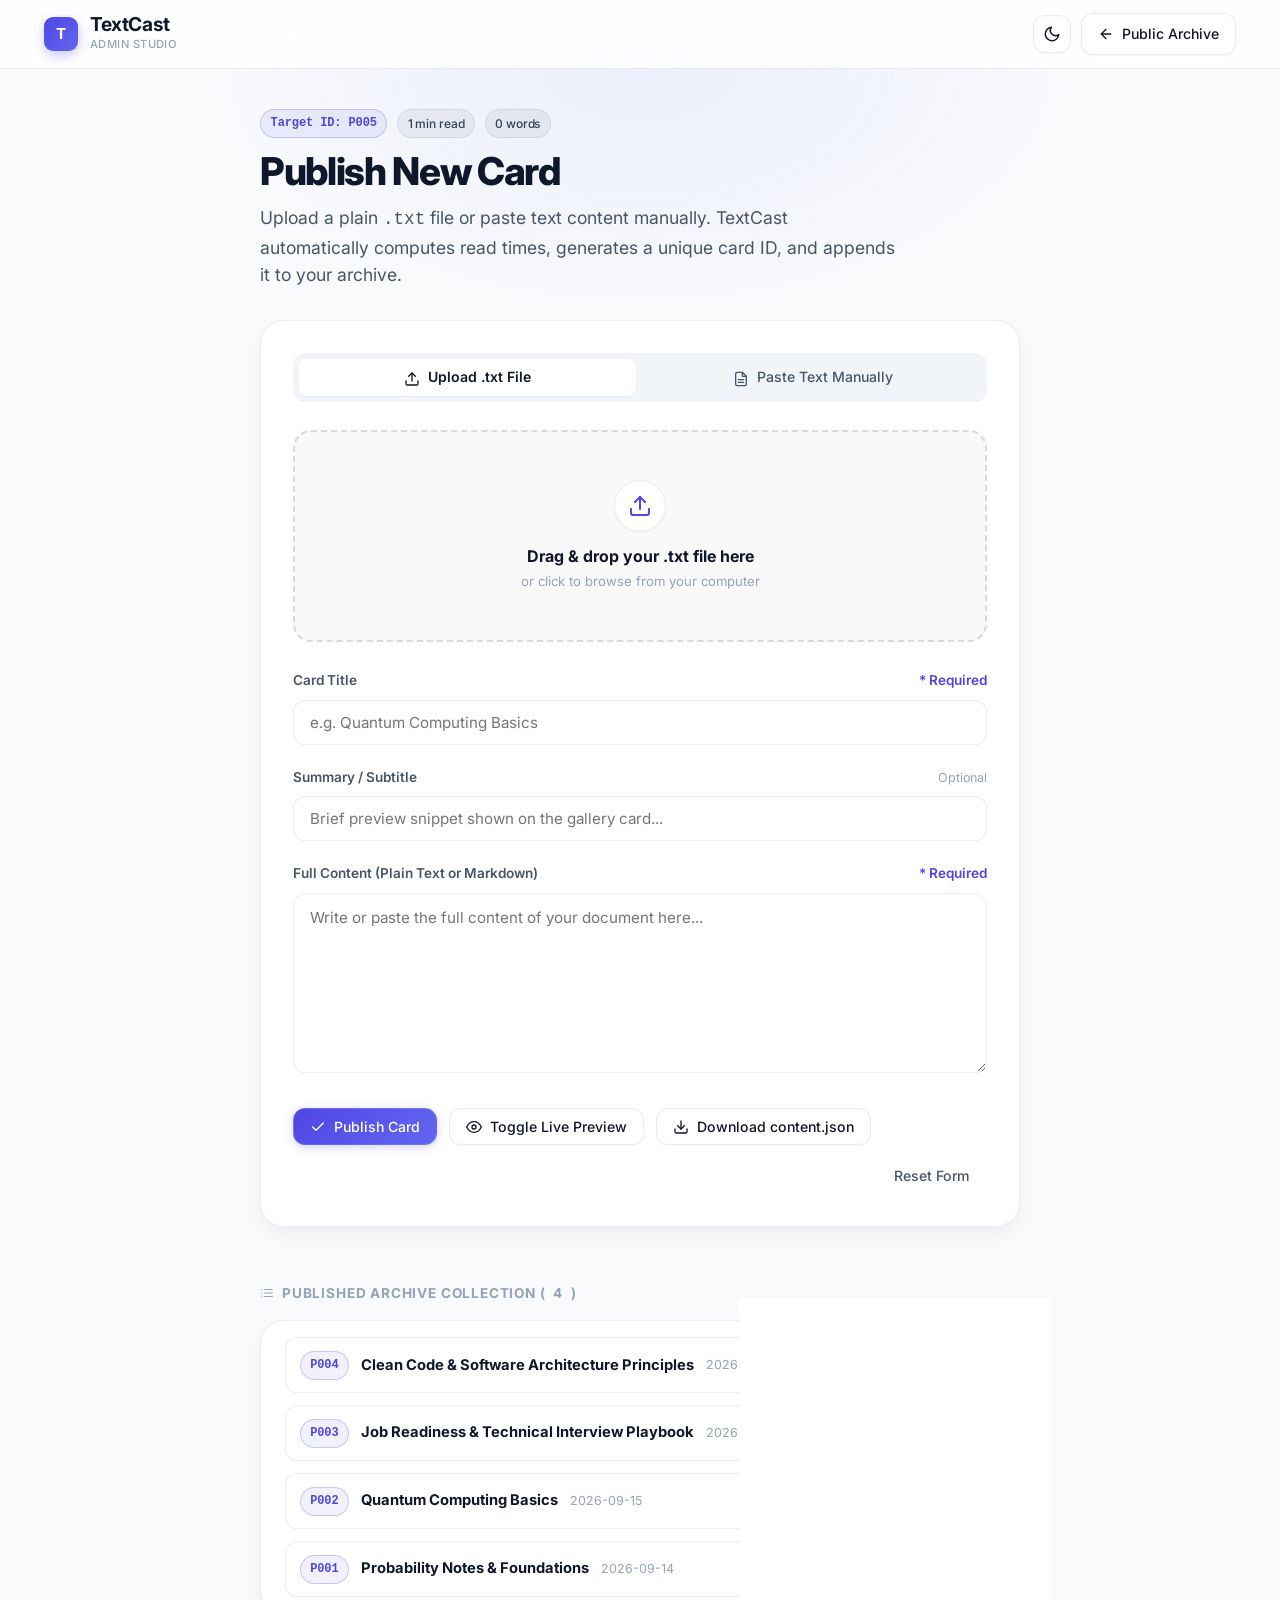
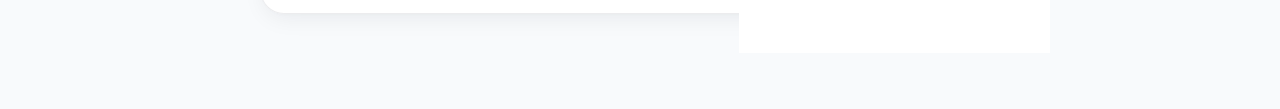
==== admin.html @ b3c0c71c "first commit" ====
<!DOCTYPE html>
<html lang="en" data-theme="light">
<head>
  <meta charset="UTF-8">
  <meta name="viewport" content="width=device-width, initial-scale=1.0">
  <meta name="description" content="TextCast Admin Studio — Publish and archive text documents.">
  <meta name="theme-color" content="#0f172a">

  <title>Admin Studio — TextCast</title>

  <!-- Favicon -->
  <link rel="icon" type="image/svg+xml" href="data:image/svg+xml,%3Csvg xmlns='http://www.w3.org/2000/svg' viewBox='0 0 32 32'%3E%3Crect width='32' height='32' rx='8' fill='%234f46e5'/%3E%3Ctext x='16' y='22' font-family='sans-serif' font-size='18' font-weight='800' text-anchor='middle' fill='white'%3ET%3C/text%3E%3C/svg%3E">

  <!-- Inter Fonts -->
  <link rel="preconnect" href="https://fonts.googleapis.com">
  <link rel="preconnect" href="https://fonts.gstatic.com" crossorigin>
  <link href="https://fonts.googleapis.com/css2?family=Inter:wght@400;500;600;700;800&display=swap" rel="stylesheet">

  <!-- Stylesheet -->
  <link rel="stylesheet" href="assets/css/styles.css">
</head>
<body>
  <!-- Header -->
  <header class="site-header" role="banner">
    <div class="container">
      <div class="header-inner">
        <a href="index.html" class="logo" aria-label="TextCast Home">
          <div class="logo-badge" aria-hidden="true">T</div>
          <div class="logo-text">
            <span class="logo-title">TextCast</span>
            <span class="logo-sub">Admin Studio</span>
          </div>
        </a>

        <div class="header-actions">
          <button class="btn btn-secondary btn-icon" id="themeToggle" aria-label="Toggle dark mode" title="Toggle theme">
            <svg id="themeIcon" xmlns="http://www.w3.org/2000/svg" width="18" height="18" viewBox="0 0 24 24" fill="none" stroke="currentColor" stroke-width="2" stroke-linecap="round" stroke-linejoin="round">
              <path d="M21 12.79A9 9 0 1 1 11.21 3 7 7 0 0 0 21 12.79z"></path>
            </svg>
          </button>

          <a href="index.html" class="btn btn-secondary" aria-label="Return to Public Archive">
            <svg xmlns="http://www.w3.org/2000/svg" width="16" height="16" viewBox="0 0 24 24" fill="none" stroke="currentColor" stroke-width="2" stroke-linecap="round" stroke-linejoin="round">
              <line x1="19" y1="12" x2="5" y2="12"></line>
              <polyline points="12 19 5 12 12 5"></polyline>
            </svg>
            <span>Public Archive</span>
          </a>
        </div>
      </div>
    </div>
  </header>

  <!-- Admin Main Content -->
  <main class="container-narrow admin-wrapper" role="main">
    <header class="hero-header" style="margin-bottom: 2rem;">
      <div class="hero-badge-row">
        <span class="badge badge-id" id="assignedIdBadge">Next ID: P005</span>
        <span class="badge" id="liveReadTimeBadge">1 min read</span>
        <span class="badge" id="liveWordCountBadge">0 words</span>
      </div>
      <h1 class="hero-title" style="font-size: 2.4rem;">Publish New Card</h1>
      <p class="hero-subtitle">
        Upload a plain <code>.txt</code> file or paste text content manually. TextCast automatically computes read times, generates a unique card ID, and appends it to your archive.
      </p>
    </header>

    <!-- Content Creation Studio Card -->
    <div class="admin-card">
      <!-- Tabs: File Upload vs Manual Paste -->
      <div class="admin-tabs" role="tablist">
        <button class="admin-tab-btn active" id="tabUploadBtn" type="button" role="tab" aria-selected="true">
          <svg xmlns="http://www.w3.org/2000/svg" width="16" height="16" viewBox="0 0 24 24" fill="none" stroke="currentColor" stroke-width="2" stroke-linecap="round" stroke-linejoin="round" style="vertical-align: middle; margin-right: 4px;"><path d="M21 15v4a2 2 0 0 1-2 2H5a2 2 0 0 1-2-2v-4"></path><polyline points="17 8 12 3 7 8"></polyline><line x1="12" y1="3" x2="12" y2="15"></line></svg>
          Upload .txt File
        </button>
        <button class="admin-tab-btn" id="tabPasteBtn" type="button" role="tab" aria-selected="false">
          <svg xmlns="http://www.w3.org/2000/svg" width="16" height="16" viewBox="0 0 24 24" fill="none" stroke="currentColor" stroke-width="2" stroke-linecap="round" stroke-linejoin="round" style="vertical-align: middle; margin-right: 4px;"><path d="M14 2H6a2 2 0 0 0-2 2v16a2 2 0 0 0 2 2h12a2 2 0 0 0 2-2V8z"></path><polyline points="14 2 14 8 20 8"></polyline><line x1="16" y1="13" x2="8" y2="13"></line><line x1="16" y1="17" x2="8" y2="17"></line></svg>
          Paste Text Manually
        </button>
      </div>

      <!-- Upload View -->
      <div id="uploadView">
        <div class="upload-dropzone" id="dropzone">
          <div class="upload-icon-circle">
            <svg xmlns="http://www.w3.org/2000/svg" width="24" height="24" viewBox="0 0 24 24" fill="none" stroke="currentColor" stroke-width="2" stroke-linecap="round" stroke-linejoin="round">
              <path d="M21 15v4a2 2 0 0 1-2 2H5a2 2 0 0 1-2-2v-4"></path>
              <polyline points="17 8 12 3 7 8"></polyline>
              <line x1="12" y1="3" x2="12" y2="15"></line>
            </svg>
          </div>
          <div>
            <strong style="color: var(--text-primary); font-size: 1rem;">Drag & drop your .txt file here</strong>
            <p style="color: var(--text-muted); font-size: 0.82rem; margin-top: 2px;">or click to browse from your computer</p>
          </div>
          <input type="file" id="fileInput" accept=".txt,text/plain" style="display: none;">
        </div>

        <div class="upload-file-status" id="uploadFileStatus">
          <div style="display: flex; align-items: center; gap: 0.5rem;">
            <svg xmlns="http://www.w3.org/2000/svg" width="16" height="16" viewBox="0 0 24 24" fill="none" stroke="currentColor" stroke-width="2" stroke-linecap="round" stroke-linejoin="round"><path d="M14 2H6a2 2 0 0 0-2 2v16a2 2 0 0 0 2 2h12a2 2 0 0 0 2-2V8z"></path><polyline points="14 2 14 8 20 8"></polyline></svg>
            <span id="uploadedFileName">filename.txt</span>
          </div>
          <button type="button" class="btn btn-ghost" id="removeFileBtn" style="padding: 0.2rem 0.5rem; font-size: 0.75rem;">Clear File</button>
        </div>
      </div>

      <!-- Form Inputs -->
      <div style="margin-top: 1.75rem;">
        <div class="form-group">
          <label class="form-label" for="titleInput">
            Card Title
            <span style="color: var(--accent);">* Required</span>
          </label>
          <input
            type="text"
            class="form-input"
            id="titleInput"
            placeholder="e.g. Quantum Computing Basics"
            maxlength="120"
            autocomplete="off"
            required
          >
        </div>

        <div class="form-group">
          <label class="form-label" for="descriptionInput">
            Summary / Subtitle
            <span class="optional">Optional</span>
          </label>
          <input
            type="text"
            class="form-input"
            id="descriptionInput"
            placeholder="Brief preview snippet shown on the gallery card..."
            maxlength="240"
            autocomplete="off"
          >
        </div>

        <div class="form-group">
          <label class="form-label" for="contentInput">
            Full Content (Plain Text or Markdown)
            <span style="color: var(--accent);">* Required</span>
          </label>
          <textarea
            class="form-textarea"
            id="contentInput"
            placeholder="Write or paste the full content of your document here..."
            spellcheck="true"
            required
          ></textarea>
        </div>
      </div>

      <!-- Action Buttons -->
      <div style="display: flex; gap: 0.75rem; flex-wrap: wrap; margin-top: 1.75rem; align-items: center;">
        <button class="btn btn-primary" id="publishBtn" type="button">
          <svg xmlns="http://www.w3.org/2000/svg" width="16" height="16" viewBox="0 0 24 24" fill="none" stroke="currentColor" stroke-width="2" stroke-linecap="round" stroke-linejoin="round">
            <polyline points="20 6 9 17 4 12"></polyline>
          </svg>
          Publish Card
        </button>

        <button class="btn btn-secondary" id="previewToggleBtn" type="button">
          <svg xmlns="http://www.w3.org/2000/svg" width="16" height="16" viewBox="0 0 24 24" fill="none" stroke="currentColor" stroke-width="2" stroke-linecap="round" stroke-linejoin="round">
            <path d="M1 12s4-8 11-8 11 8 11 8-4 8-11 8-11-8-11-8z"></path>
            <circle cx="12" cy="12" r="3"></circle>
          </svg>
          Toggle Live Preview
        </button>

        <button class="btn btn-secondary" id="downloadJsonBtn" type="button" title="Download updated content.json to commit to your GitHub repository">
          <svg xmlns="http://www.w3.org/2000/svg" width="16" height="16" viewBox="0 0 24 24" fill="none" stroke="currentColor" stroke-width="2" stroke-linecap="round" stroke-linejoin="round">
            <path d="M21 15v4a2 2 0 0 1-2 2H5a2 2 0 0 1-2-2v-4"></path>
            <polyline points="7 10 12 15 17 10"></polyline>
            <line x1="12" y1="15" x2="12" y2="3"></line>
          </svg>
          Download content.json
        </button>

        <button class="btn btn-ghost" id="clearFormBtn" type="button" style="margin-left: auto;">
          Reset Form
        </button>
      </div>

      <!-- Live Card Preview -->
      <div class="admin-preview-box" id="adminPreviewBox">
        <div class="section-label" style="margin-bottom: 0.75rem;">
          <span class="section-label-text">
            <svg xmlns="http://www.w3.org/2000/svg" width="14" height="14" viewBox="0 0 24 24" fill="none" stroke="currentColor" stroke-width="2" stroke-linecap="round" stroke-linejoin="round"><circle cx="12" cy="12" r="10"></circle><line x1="12" y1="8" x2="12" y2="12"></line><line x1="12" y1="16" x2="12.01" y2="16"></line></svg>
            Gallery Card Preview
          </span>
        </div>
        <div id="previewCardContainer">
          <!-- Populated dynamically via JS -->
        </div>
      </div>
    </div>

    <!-- Existing Cards Manager List -->
    <section style="margin-top: 3.5rem;">
      <div class="section-label">
        <span class="section-label-text">
          <svg xmlns="http://www.w3.org/2000/svg" width="14" height="14" viewBox="0 0 24 24" fill="none" stroke="currentColor" stroke-width="2" stroke-linecap="round" stroke-linejoin="round"><line x1="8" y1="6" x2="21" y2="6"></line><line x1="8" y1="12" x2="21" y2="12"></line><line x1="8" y1="18" x2="21" y2="18"></line><line x1="3" y1="6" x2="3.01" y2="6"></line><line x1="3" y1="12" x2="3.01" y2="12"></line><line x1="3" y1="18" x2="3.01" y2="18"></line></svg>
          Published Archive Collection (<span id="archiveTotalCount">0</span>)
        </span>
      </div>

      <div class="admin-card" style="padding: 1rem 1.5rem;">
        <div id="cardsListContainer" style="display: flex; flex-direction: column; gap: 0.75rem;">
          <!-- Dynamically populated -->
        </div>
      </div>
    </section>
  </main>

  <!-- Toast Container -->
  <div class="toast-container" id="toastContainer" aria-live="polite"></div>

  <!-- Admin JS -->
  <script src="assets/js/admin.js"></script>
</body>
</html>
---- assets/css/styles.css ----
/* ==========================================================================
   TextCast Design System — Apple, Linear, Notion & Arc Inspired
   Crafted with refined glassmorphism, responsive typography, and tactile feedback
   ========================================================================== */

:root {
  /* Fonts */
  --font-sans: -apple-system, BlinkMacSystemFont, "SF Pro Display", "SF Pro Text", "Inter", "Segoe UI", Roboto, sans-serif;
  --font-serif: "Newsreader", "Merriweather", "Charter", "Georgia", serif;
  --font-mono: "SF Mono", "Fira Code", "JetBrains Mono", Consolas, monospace;

  /* Accent & Brand Colors (Linear / Apple muted luxury indigo) */
  --accent: #4f46e5;
  --accent-light: #6366f1;
  --accent-dark: #4338ca;
  --accent-subtle: rgba(79, 70, 229, 0.08);
  --accent-border: rgba(79, 70, 229, 0.25);
  --accent-gradient: linear-gradient(135deg, #4f46e5 0%, #6366f1 100%);
  --accent-gradient-hover: linear-gradient(135deg, #4338ca 0%, #4f46e5 100%);

  /* Light Theme (Default) */
  --bg-app: #f8fafc;
  --bg-surface: #ffffff;
  --bg-glass: rgba(255, 255, 255, 0.78);
  --bg-glass-heavy: rgba(255, 255, 255, 0.92);
  --bg-card: rgba(255, 255, 255, 0.82);
  --bg-card-hover: rgba(255, 255, 255, 0.98);
  --bg-input: rgba(0, 0, 0, 0.025);
  --bg-subtle: #f1f5f9;
  
  --border-subtle: rgba(15, 23, 42, 0.08);
  --border-medium: rgba(15, 23, 42, 0.14);
  --border-hover: rgba(79, 70, 229, 0.35);

  --text-primary: #0f172a;
  --text-secondary: #475569;
  --text-muted: #94a3b8;
  --text-inverse: #ffffff;

  --badge-bg: rgba(15, 23, 42, 0.05);
  --badge-text: #334155;
  --badge-border: rgba(15, 23, 42, 0.08);

  --shadow-xs: 0 1px 2px rgba(0, 0, 0, 0.04);
  --shadow-sm: 0 2px 8px -2px rgba(15, 23, 42, 0.06), 0 1px 3px rgba(0, 0, 0, 0.04);
  --shadow-md: 0 8px 24px -6px rgba(15, 23, 42, 0.08), 0 2px 6px -2px rgba(0, 0, 0, 0.03);
  --shadow-lg: 0 16px 40px -10px rgba(15, 23, 42, 0.12), 0 4px 12px -2px rgba(0, 0, 0, 0.04);
  --shadow-card-hover: 0 20px 36px -10px rgba(79, 70, 229, 0.12), 0 1px 3px rgba(0, 0, 0, 0.05);

  --glass-blur: blur(16px);
  --glass-blur-sm: blur(8px);
  --radius-sm: 8px;
  --radius-md: 12px;
  --radius-lg: 18px;
  --radius-xl: 24px;
  --radius-full: 9999px;

  --transition-snappy: 0.18s cubic-bezier(0.16, 1, 0.3, 1);
  --transition-smooth: 0.28s cubic-bezier(0.16, 1, 0.3, 1);
  --transition-slow: 0.45s cubic-bezier(0.16, 1, 0.3, 1);

  --progress-bar-color: #4f46e5;
  --code-bg: #1e293b;
  --code-text: #f8fafc;
}

/* Dark Theme */
[data-theme="dark"] {
  --bg-app: #08090d;
  --bg-surface: #10121a;
  --bg-glass: rgba(16, 18, 26, 0.75);
  --bg-glass-heavy: rgba(16, 18, 26, 0.92);
  --bg-card: rgba(20, 23, 34, 0.72);
  --bg-card-hover: rgba(26, 30, 46, 0.88);
  --bg-input: rgba(255, 255, 255, 0.04);
  --bg-subtle: #161824;

  --border-subtle: rgba(255, 255, 255, 0.08);
  --border-medium: rgba(255, 255, 255, 0.15);
  --border-hover: rgba(99, 102, 241, 0.45);

  --text-primary: #f8fafc;
  --text-secondary: #94a3b8;
  --text-muted: #64748b;
  --text-inverse: #0f172a;

  --badge-bg: rgba(255, 255, 255, 0.06);
  --badge-text: #cbd5e1;
  --badge-border: rgba(255, 255, 255, 0.1);

  --shadow-xs: 0 1px 2px rgba(0, 0, 0, 0.3);
  --shadow-sm: 0 2px 8px -2px rgba(0, 0, 0, 0.4), 0 1px 3px rgba(0, 0, 0, 0.3);
  --shadow-md: 0 8px 24px -6px rgba(0, 0, 0, 0.5), 0 2px 6px rgba(0, 0, 0, 0.3);
  --shadow-lg: 0 16px 40px -10px rgba(0, 0, 0, 0.65), 0 4px 12px rgba(0, 0, 0, 0.4);
  --shadow-card-hover: 0 20px 40px -10px rgba(99, 102, 241, 0.2), 0 0 0 1px rgba(99, 102, 241, 0.35);

  --progress-bar-color: #6366f1;
  --code-bg: #0b0d13;
  --code-text: #e2e8f0;
}

/* ==========================================================================
   Base & Reset
   ========================================================================== */

*, *::before, *::after {
  box-sizing: border-box;
  margin: 0;
  padding: 0;
}

html {
  font-size: 16px;
  scroll-behavior: smooth;
  -webkit-font-smoothing: antialiased;
  -moz-osx-font-smoothing: grayscale;
  text-rendering: optimizeLegibility;
}

body {
  font-family: var(--font-sans);
  background-color: var(--bg-app);
  color: var(--text-primary);
  min-height: 100vh;
  line-height: 1.6;
  position: relative;
  overflow-x: hidden;
  transition: background-color var(--transition-smooth), color var(--transition-smooth);
}

/* Ambient subtle background glow */
body::before {
  content: "";
  position: fixed;
  top: -15vw;
  left: 50%;
  transform: translateX(-50%);
  width: 70vw;
  height: 40vw;
  background: radial-gradient(ellipse at center, rgba(99, 102, 241, 0.08) 0%, rgba(99, 102, 241, 0) 70%);
  pointer-events: none;
  z-index: 0;
}

[data-theme="dark"] body::before {
  background: radial-gradient(ellipse at center, rgba(99, 102, 241, 0.14) 0%, rgba(99, 102, 241, 0) 70%);
}

/* Top Reading Progress Bar */
.progress-container {
  position: fixed;
  top: 0;
  left: 0;
  width: 100%;
  height: 3px;
  z-index: 1000;
  background: transparent;
  pointer-events: none;
}

.progress-bar {
  height: 100%;
  width: 0%;
  background: var(--accent-gradient);
  transition: width 0.08s ease-out;
  box-shadow: 0 0 10px rgba(99, 102, 241, 0.5);
}

/* Layout Containers */
.container {
  width: 100%;
  max-width: 1240px;
  margin: 0 auto;
  padding: 0 1.5rem;
  position: relative;
  z-index: 1;
}

.container-narrow {
  width: 100%;
  max-width: 760px;
  margin: 0 auto;
  padding: 0 1.5rem;
  position: relative;
  z-index: 1;
}

/* ==========================================================================
   Header & Navigation
   ========================================================================== */

.site-header {
  position: sticky;
  top: 0;
  z-index: 200;
  background: var(--bg-glass);
  backdrop-filter: var(--glass-blur);
  -webkit-backdrop-filter: var(--glass-blur);
  border-bottom: 1px solid var(--border-subtle);
  transition: all var(--transition-snappy);
}

.header-inner {
  display: flex;
  align-items: center;
  justify-content: space-between;
  height: 68px;
  gap: 1rem;
}

.logo {
  display: inline-flex;
  align-items: center;
  gap: 0.75rem;
  text-decoration: none;
  color: var(--text-primary);
  font-weight: 700;
  font-size: 1.2rem;
  letter-spacing: -0.02em;
  transition: transform var(--transition-snappy);
}

.logo:hover {
  transform: translateY(-1px);
}

.logo-badge {
  width: 34px;
  height: 34px;
  border-radius: 9px;
  background: var(--accent-gradient);
  color: white;
  display: flex;
  align-items: center;
  justify-content: center;
  font-size: 0.95rem;
  font-weight: 700;
  box-shadow: 0 4px 12px rgba(79, 70, 229, 0.3);
}

.logo-text {
  display: flex;
  flex-direction: column;
}

.logo-title {
  line-height: 1.1;
  display: flex;
  align-items: center;
  gap: 0.4rem;
}

.logo-sub {
  font-size: 0.7rem;
  font-weight: 500;
  color: var(--text-muted);
  letter-spacing: 0.04em;
  text-transform: uppercase;
}

.header-actions {
  display: flex;
  align-items: center;
  gap: 0.6rem;
}

/* ==========================================================================
   Buttons & Badges
   ========================================================================== */

.btn {
  display: inline-flex;
  align-items: center;
  justify-content: center;
  gap: 0.5rem;
  font-family: var(--font-sans);
  font-size: 0.88rem;
  font-weight: 500;
  padding: 0.55rem 1rem;
  border-radius: var(--radius-md);
  border: 1px solid transparent;
  cursor: pointer;
  text-decoration: none;
  transition: all var(--transition-snappy);
  white-space: nowrap;
  user-select: none;
}

.btn:active {
  transform: scale(0.98);
}

.btn:focus-visible {
  outline: 2px solid var(--accent);
  outline-offset: 2px;
}

.btn-primary {
  background: var(--accent-gradient);
  color: #ffffff;
  border-color: rgba(255, 255, 255, 0.15);
  box-shadow: 0 2px 10px rgba(79, 70, 229, 0.25);
}

.btn-primary:hover {
  background: var(--accent-gradient-hover);
  box-shadow: 0 4px 16px rgba(79, 70, 229, 0.35);
  transform: translateY(-1px);
}

.btn-secondary {
  background: var(--bg-surface);
  color: var(--text-primary);
  border-color: var(--border-subtle);
  box-shadow: var(--shadow-xs);
}

.btn-secondary:hover {
  background: var(--bg-card-hover);
  border-color: var(--border-medium);
  transform: translateY(-1px);
  color: var(--text-primary);
}

.btn-ghost {
  background: transparent;
  color: var(--text-secondary);
  border-color: transparent;
}

.btn-ghost:hover {
  background: var(--bg-subtle);
  color: var(--text-primary);
}

.btn-icon {
  width: 38px;
  height: 38px;
  padding: 0;
  border-radius: var(--radius-md);
}

.badge {
  display: inline-flex;
  align-items: center;
  gap: 0.35rem;
  padding: 0.25rem 0.6rem;
  border-radius: var(--radius-full);
  font-size: 0.75rem;
  font-weight: 500;
  background: var(--badge-bg);
  color: var(--badge-text);
  border: 1px solid var(--badge-border);
  letter-spacing: -0.01em;
}

.badge-id {
  font-family: var(--font-mono);
  font-weight: 600;
  color: var(--accent);
  background: var(--accent-subtle);
  border-color: var(--accent-border);
}

/* ==========================================================================
   Hero & Archive Overview
   ========================================================================== */

.hero-section {
  padding: 3.5rem 0 2rem;
  text-align: left;
}

.hero-header {
  display: flex;
  flex-direction: column;
  gap: 0.75rem;
  margin-bottom: 2rem;
}

.hero-badge-row {
  display: flex;
  align-items: center;
  gap: 0.6rem;
  flex-wrap: wrap;
}

.pulse-dot {
  width: 7px;
  height: 7px;
  background-color: #10b981;
  border-radius: 50%;
  display: inline-block;
  box-shadow: 0 0 0 2px rgba(16, 185, 129, 0.2);
  animation: pulse-dot 2s infinite;
}

@keyframes pulse-dot {
  0% { transform: scale(0.95); box-shadow: 0 0 0 0 rgba(16, 185, 129, 0.6); }
  70% { transform: scale(1); box-shadow: 0 0 0 6px rgba(16, 185, 129, 0); }
  100% { transform: scale(0.95); box-shadow: 0 0 0 0 rgba(16, 185, 129, 0); }
}

.hero-title {
  font-size: clamp(2.2rem, 5vw, 3.4rem);
  font-weight: 800;
  letter-spacing: -0.035em;
  line-height: 1.1;
  color: var(--text-primary);
}

.hero-title span.gradient-text {
  background: var(--accent-gradient);
  -webkit-background-clip: text;
  -webkit-text-fill-color: transparent;
}

.hero-subtitle {
  font-size: 1.1rem;
  color: var(--text-secondary);
  max-width: 640px;
  line-height: 1.55;
}

/* Archive Quick Metrics */
.archive-stats-strip {
  display: flex;
  gap: 1.2rem;
  flex-wrap: wrap;
  margin-top: 1.25rem;
}

.stat-pill {
  display: inline-flex;
  align-items: center;
  gap: 0.6rem;
  padding: 0.45rem 0.9rem;
  border-radius: var(--radius-lg);
  background: var(--bg-surface);
  border: 1px solid var(--border-subtle);
  box-shadow: var(--shadow-xs);
  font-size: 0.85rem;
  color: var(--text-secondary);
}

.stat-pill strong {
  color: var(--text-primary);
  font-weight: 600;
}

/* ==========================================================================
   Search & Filter Toolbar (Linear / Notion Style)
   ========================================================================== */

.filter-toolbar {
  position: sticky;
  top: 68px;
  z-index: 150;
  padding: 0.85rem 0;
  margin-bottom: 2rem;
  background: var(--bg-app);
  transition: background-color var(--transition-smooth);
}

.filter-toolbar-inner {
  display: flex;
  align-items: center;
  gap: 0.85rem;
  flex-wrap: wrap;
  padding: 0.6rem 0.85rem;
  background: var(--bg-glass-heavy);
  backdrop-filter: var(--glass-blur);
  -webkit-backdrop-filter: var(--glass-blur);
  border: 1px solid var(--border-subtle);
  border-radius: var(--radius-lg);
  box-shadow: var(--shadow-sm);
}

.search-input-wrapper {
  position: relative;
  flex: 1 1 280px;
  display: flex;
  align-items: center;
}

.search-icon {
  position: absolute;
  left: 0.9rem;
  color: var(--text-muted);
  pointer-events: none;
}

.search-input {
  width: 100%;
  padding: 0.6rem 2.4rem 0.6rem 2.5rem;
  font-family: var(--font-sans);
  font-size: 0.9rem;
  color: var(--text-primary);
  background: var(--bg-input);
  border: 1px solid var(--border-subtle);
  border-radius: var(--radius-md);
  outline: none;
  transition: all var(--transition-snappy);
}

.search-input:focus {
  background: var(--bg-surface);
  border-color: var(--accent);
  box-shadow: 0 0 0 3px var(--accent-subtle);
}

.clear-search-btn {
  position: absolute;
  right: 0.6rem;
  background: transparent;
  border: none;
  color: var(--text-muted);
  cursor: pointer;
  padding: 0.25rem;
  display: none;
  border-radius: 50%;
  align-items: center;
  justify-content: center;
}

.clear-search-btn:hover {
  color: var(--text-primary);
  background: var(--badge-bg);
}

.filter-controls {
  display: flex;
  align-items: center;
  gap: 0.6rem;
  flex-wrap: wrap;
}

.custom-select {
  padding: 0.58rem 2rem 0.58rem 0.85rem;
  font-family: var(--font-sans);
  font-size: 0.85rem;
  font-weight: 500;
  color: var(--text-primary);
  background-color: var(--bg-surface);
  border: 1px solid var(--border-subtle);
  border-radius: var(--radius-md);
  cursor: pointer;
  outline: none;
  appearance: none;
  -webkit-appearance: none;
  background-image: url("data:image/svg+xml,%3Csvg xmlns='http://www.w3.org/2000/svg' width='12' height='12' viewBox='0 0 24 24' fill='none' stroke='%2364748b' stroke-width='2' stroke-linecap='round' stroke-linejoin='round'%3E%3Cpolyline points='6 9 12 15 18 9'%3E%3C/polyline%3E%3C/svg%3E");
  background-repeat: no-repeat;
  background-position: right 0.75rem center;
  transition: all var(--transition-snappy);
}

.custom-select:focus {
  border-color: var(--accent);
  box-shadow: 0 0 0 3px var(--accent-subtle);
}

.results-count {
  font-size: 0.82rem;
  color: var(--text-muted);
  margin-left: auto;
  white-space: nowrap;
}

/* ==========================================================================
   Recently Added Spotlight
   ========================================================================== */

.spotlight-section {
  margin-bottom: 2.5rem;
}

.section-label {
  display: flex;
  align-items: center;
  justify-content: space-between;
  margin-bottom: 1rem;
}

.section-label-text {
  font-size: 0.85rem;
  font-weight: 700;
  text-transform: uppercase;
  letter-spacing: 0.06em;
  color: var(--text-muted);
  display: flex;
  align-items: center;
  gap: 0.5rem;
}

.spotlight-card {
  background: var(--bg-glass);
  backdrop-filter: var(--glass-blur);
  -webkit-backdrop-filter: var(--glass-blur);
  border: 1px solid var(--border-subtle);
  border-radius: var(--radius-lg);
  padding: 1.5rem 1.75rem;
  box-shadow: var(--shadow-sm);
  display: flex;
  align-items: center;
  justify-content: space-between;
  gap: 1.5rem;
  transition: all var(--transition-smooth);
  cursor: pointer;
  position: relative;
  overflow: hidden;
}

.spotlight-card::before {
  content: "";
  position: absolute;
  left: 0;
  top: 0;
  bottom: 0;
  width: 4px;
  background: var(--accent-gradient);
}

.spotlight-card:hover {
  transform: translateY(-2px);
  border-color: var(--border-hover);
  box-shadow: var(--shadow-card-hover);
}

.spotlight-info {
  flex: 1;
}

.spotlight-title {
  font-size: 1.25rem;
  font-weight: 700;
  letter-spacing: -0.02em;
  color: var(--text-primary);
  margin-bottom: 0.4rem;
}

.spotlight-desc {
  font-size: 0.92rem;
  color: var(--text-secondary);
  line-height: 1.5;
  display: -webkit-box;
  -webkit-line-clamp: 2;
  -webkit-box-orient: vertical;
  overflow: hidden;
  margin-bottom: 0.75rem;
}

.card-meta-row {
  display: flex;
  align-items: center;
  gap: 0.6rem;
  flex-wrap: wrap;
}

/* ==========================================================================
   Cards Grid (Notion Gallery Style)
   ========================================================================== */

.cards-grid {
  display: grid;
  grid-template-columns: repeat(auto-fill, minmax(320px, 1fr));
  gap: 1.5rem;
  margin-bottom: 4rem;
}

.post-card {
  display: flex;
  flex-direction: column;
  background: var(--bg-card);
  backdrop-filter: var(--glass-blur);
  -webkit-backdrop-filter: var(--glass-blur);
  border: 1px solid var(--border-subtle);
  border-radius: var(--radius-lg);
  padding: 1.5rem;
  box-shadow: var(--shadow-sm);
  transition: transform var(--transition-smooth), border-color var(--transition-smooth), box-shadow var(--transition-smooth), background-color var(--transition-smooth);
  cursor: pointer;
  position: relative;
  text-decoration: none;
  color: inherit;
  overflow: hidden;
}

.post-card:hover {
  background: var(--bg-card-hover);
  transform: translateY(-4px);
  border-color: var(--border-hover);
  box-shadow: var(--shadow-card-hover);
}

.card-top {
  display: flex;
  align-items: center;
  justify-content: space-between;
  margin-bottom: 1rem;
}

.card-date {
  font-size: 0.8rem;
  color: var(--text-muted);
  display: flex;
  align-items: center;
  gap: 0.35rem;
}

.card-title {
  font-size: 1.15rem;
  font-weight: 700;
  letter-spacing: -0.02em;
  line-height: 1.35;
  color: var(--text-primary);
  margin-bottom: 0.6rem;
  transition: color var(--transition-snappy);
}

.post-card:hover .card-title {
  color: var(--accent);
}

.card-description {
  font-size: 0.88rem;
  color: var(--text-secondary);
  line-height: 1.55;
  margin-bottom: 1.25rem;
  flex: 1;
  display: -webkit-box;
  -webkit-line-clamp: 3;
  -webkit-box-orient: vertical;
  overflow: hidden;
}

.card-bottom {
  display: flex;
  align-items: center;
  justify-content: space-between;
  padding-top: 0.85rem;
  border-top: 1px solid var(--border-subtle);
  margin-top: auto;
}

.read-time-pill {
  font-size: 0.78rem;
  color: var(--text-muted);
  display: flex;
  align-items: center;
  gap: 0.35rem;
}

.card-open-link {
  font-size: 0.82rem;
  font-weight: 600;
  color: var(--accent);
  display: inline-flex;
  align-items: center;
  gap: 0.3rem;
  transition: transform var(--transition-snappy);
}

.post-card:hover .card-open-link {
  transform: translateX(3px);
}

/* Highlighted search match */
mark.search-highlight {
  background-color: rgba(234, 179, 8, 0.28);
  color: inherit;
  padding: 0 0.15rem;
  border-radius: 3px;
}

[data-theme="dark"] mark.search-highlight {
  background-color: rgba(234, 179, 8, 0.4);
}

/* ==========================================================================
   Dedicated Reading View (Medium / Notion Style)
   ========================================================================== */

.reading-view {
  display: none;
  padding-bottom: 5rem;
  animation: fadeIn 0.24s cubic-bezier(0.16, 1, 0.3, 1);
}

.reading-nav-bar {
  display: flex;
  align-items: center;
  justify-content: space-between;
  margin: 1.75rem 0 2.5rem;
  padding-bottom: 1rem;
  border-bottom: 1px solid var(--border-subtle);
  flex-wrap: wrap;
  gap: 1rem;
}

.back-btn {
  display: inline-flex;
  align-items: center;
  gap: 0.5rem;
  font-size: 0.9rem;
  font-weight: 500;
  color: var(--text-secondary);
  background: var(--bg-surface);
  border: 1px solid var(--border-subtle);
  padding: 0.5rem 0.9rem;
  border-radius: var(--radius-md);
  cursor: pointer;
  transition: all var(--transition-snappy);
}

.back-btn:hover {
  color: var(--text-primary);
  border-color: var(--border-medium);
  transform: translateX(-2px);
}

.reading-actions {
  display: flex;
  align-items: center;
  gap: 0.5rem;
}

.reading-article-header {
  margin-bottom: 2.5rem;
}

.reading-meta-top {
  display: flex;
  align-items: center;
  gap: 0.75rem;
  margin-bottom: 1rem;
  flex-wrap: wrap;
}

.reading-title {
  font-size: clamp(2.2rem, 5vw, 3.2rem);
  font-weight: 800;
  letter-spacing: -0.035em;
  line-height: 1.15;
  color: var(--text-primary);
  margin-bottom: 1.25rem;
}

.reading-description-lead {
  font-size: 1.2rem;
  line-height: 1.6;
  color: var(--text-secondary);
  border-left: 3px solid var(--accent);
  padding-left: 1.2rem;
  margin-bottom: 2rem;
}

.reading-divider {
  border: none;
  height: 1px;
  background: var(--border-subtle);
  margin: 2rem 0;
}

/* Notion / Medium Article Content Typography */
.article-body {
  font-size: 1.125rem;
  line-height: 1.8;
  color: var(--text-primary);
  word-break: break-word;
}

.article-body h1,
.article-body h2,
.article-body h3,
.article-body h4 {
  font-weight: 700;
  letter-spacing: -0.025em;
  color: var(--text-primary);
  margin-top: 2.2rem;
  margin-bottom: 0.8rem;
  line-height: 1.25;
}

.article-body h1 { font-size: 1.85rem; }
.article-body h2 { font-size: 1.5rem; }
.article-body h3 { font-size: 1.25rem; }

.article-body p {
  margin-bottom: 1.4rem;
  color: var(--text-primary);
}

.article-body ul,
.article-body ol {
  margin: 0 0 1.4rem 1.6rem;
}

.article-body li {
  margin-bottom: 0.5rem;
}

.article-body blockquote {
  margin: 1.8rem 0;
  padding: 1rem 1.4rem;
  background: var(--bg-subtle);
  border-left: 4px solid var(--accent);
  border-radius: 0 var(--radius-md) var(--radius-md) 0;
  color: var(--text-secondary);
  font-style: italic;
}

.article-body code {
  font-family: var(--font-mono);
  font-size: 0.88em;
  background: var(--bg-subtle);
  color: var(--accent);
  padding: 0.2em 0.45em;
  border-radius: 5px;
  border: 1px solid var(--border-subtle);
}

.article-body pre {
  margin: 1.8rem 0;
  padding: 1.25rem 1.5rem;
  background: var(--code-bg);
  color: var(--code-text);
  border-radius: var(--radius-md);
  overflow-x: auto;
  font-family: var(--font-mono);
  font-size: 0.9rem;
  line-height: 1.55;
  border: 1px solid rgba(255, 255, 255, 0.1);
  box-shadow: var(--shadow-sm);
}

.article-body pre code {
  background: transparent;
  color: inherit;
  padding: 0;
  border: none;
  border-radius: 0;
}

.article-body hr {
  border: none;
  height: 1px;
  background: var(--border-subtle);
  margin: 2.5rem 0;
}

/* ==========================================================================
   Admin Panel Styles
   ========================================================================== */

.admin-wrapper {
  padding: 2.5rem 0 4rem;
}

.admin-card {
  background: var(--bg-glass-heavy);
  backdrop-filter: var(--glass-blur);
  -webkit-backdrop-filter: var(--glass-blur);
  border: 1px solid var(--border-subtle);
  border-radius: var(--radius-xl);
  padding: 2rem;
  box-shadow: var(--shadow-md);
  margin-bottom: 2rem;
}

.admin-tabs {
  display: flex;
  gap: 0.5rem;
  background: var(--bg-subtle);
  padding: 0.35rem;
  border-radius: var(--radius-md);
  margin-bottom: 1.75rem;
}

.admin-tab-btn {
  flex: 1;
  padding: 0.6rem 1rem;
  font-family: var(--font-sans);
  font-size: 0.88rem;
  font-weight: 500;
  color: var(--text-secondary);
  background: transparent;
  border: none;
  border-radius: var(--radius-sm);
  cursor: pointer;
  transition: all var(--transition-snappy);
}

.admin-tab-btn.active {
  background: var(--bg-surface);
  color: var(--text-primary);
  box-shadow: var(--shadow-xs);
  font-weight: 600;
}

.form-group {
  margin-bottom: 1.35rem;
}

.form-label {
  display: flex;
  align-items: center;
  justify-content: space-between;
  font-size: 0.85rem;
  font-weight: 600;
  color: var(--text-secondary);
  margin-bottom: 0.5rem;
}

.form-label span.optional {
  font-weight: 400;
  color: var(--text-muted);
  font-size: 0.78rem;
}

.form-input,
.form-textarea {
  width: 100%;
  padding: 0.75rem 1rem;
  font-family: var(--font-sans);
  font-size: 0.95rem;
  color: var(--text-primary);
  background: var(--bg-surface);
  border: 1px solid var(--border-subtle);
  border-radius: var(--radius-md);
  outline: none;
  transition: all var(--transition-snappy);
}

.form-textarea {
  resize: vertical;
  min-height: 180px;
  line-height: 1.6;
}

.form-input:focus,
.form-textarea:focus {
  border-color: var(--accent);
  box-shadow: 0 0 0 3px var(--accent-subtle);
}

.upload-dropzone {
  border: 2px dashed var(--border-medium);
  border-radius: var(--radius-lg);
  padding: 3rem 1.5rem;
  text-align: center;
  background: var(--bg-input);
  cursor: pointer;
  transition: all var(--transition-snappy);
  display: flex;
  flex-direction: column;
  align-items: center;
  justify-content: center;
  gap: 0.75rem;
}

.upload-dropzone:hover,
.upload-dropzone.dragover {
  border-color: var(--accent);
  background: var(--accent-subtle);
  transform: translateY(-2px);
}

.upload-icon-circle {
  width: 52px;
  height: 52px;
  border-radius: 50%;
  background: var(--bg-surface);
  display: flex;
  align-items: center;
  justify-content: center;
  color: var(--accent);
  box-shadow: var(--shadow-xs);
  border: 1px solid var(--border-subtle);
}

.upload-file-status {
  margin-top: 1rem;
  padding: 0.75rem 1rem;
  background: var(--accent-subtle);
  border: 1px solid var(--accent-border);
  border-radius: var(--radius-md);
  display: none;
  align-items: center;
  justify-content: space-between;
  font-size: 0.85rem;
  color: var(--accent-dark);
}

[data-theme="dark"] .upload-file-status {
  color: var(--accent-light);
}

.admin-preview-box {
  background: var(--bg-surface);
  border: 1px solid var(--border-subtle);
  border-radius: var(--radius-lg);
  padding: 1.5rem;
  margin-top: 1.5rem;
  display: none;
}

/* ==========================================================================
   Empty States & Skeletons
   ========================================================================== */

.empty-state {
  text-align: center;
  padding: 4rem 1.5rem;
  display: none;
}

.empty-state-icon {
  width: 64px;
  height: 64px;
  margin: 0 auto 1.25rem;
  border-radius: 50%;
  background: var(--bg-surface);
  border: 1px solid var(--border-subtle);
  display: flex;
  align-items: center;
  justify-content: center;
  color: var(--text-muted);
}

.empty-state-title {
  font-size: 1.2rem;
  font-weight: 700;
  color: var(--text-primary);
  margin-bottom: 0.4rem;
}

.empty-state-desc {
  font-size: 0.9rem;
  color: var(--text-secondary);
  max-width: 400px;
  margin: 0 auto 1.5rem;
}

.skeleton {
  background: linear-gradient(90deg, var(--bg-subtle) 25%, var(--bg-surface) 50%, var(--bg-subtle) 75%);
  background-size: 200% 100%;
  animation: shimmer 1.5s infinite;
  border-radius: var(--radius-sm);
}

@keyframes shimmer {
  0% { background-position: 200% 0; }
  100% { background-position: -200% 0; }
}

/* ==========================================================================
   Toast Notifications
   ========================================================================== */

.toast-container {
  position: fixed;
  bottom: 2rem;
  right: 2rem;
  z-index: 9999;
  display: flex;
  flex-direction: column;
  gap: 0.6rem;
  pointer-events: none;
}

.toast {
  display: flex;
  align-items: center;
  gap: 0.75rem;
  padding: 0.8rem 1.2rem;
  background: var(--bg-surface);
  border: 1px solid var(--border-subtle);
  border-radius: var(--radius-md);
  box-shadow: var(--shadow-lg);
  color: var(--text-primary);
  font-size: 0.88rem;
  font-weight: 500;
  transform: translateY(20px) scale(0.95);
  opacity: 0;
  transition: all var(--transition-snappy);
  pointer-events: auto;
}

.toast.show {
  transform: translateY(0) scale(1);
  opacity: 1;
}

.toast-success .toast-icon { color: #10b981; }
.toast-error .toast-icon { color: #ef4444; }
.toast-info .toast-icon { color: var(--accent); }

/* ==========================================================================
   Footer
   ========================================================================== */

.site-footer {
  border-top: 1px solid var(--border-subtle);
  padding: 3rem 0;
  margin-top: 5rem;
  color: var(--text-muted);
  font-size: 0.85rem;
}

.footer-inner {
  display: flex;
  align-items: center;
  justify-content: space-between;
  flex-wrap: wrap;
  gap: 1.5rem;
}

.footer-links {
  display: flex;
  align-items: center;
  gap: 1.5rem;
}

.footer-links a {
  color: var(--text-secondary);
  text-decoration: none;
  transition: color var(--transition-snappy);
}

.footer-links a:hover {
  color: var(--accent);
}

/* Animations */
@keyframes fadeIn {
  from { opacity: 0; transform: translateY(6px); }
  to { opacity: 1; transform: translateY(0); }
}

.fade-in {
  animation: fadeIn 0.28s cubic-bezier(0.16, 1, 0.3, 1) forwards;
}

/* Responsive adjustments */
@media (max-width: 768px) {
  .cards-grid {
    grid-template-columns: 1fr;
  }

  .spotlight-card {
    flex-direction: column;
    align-items: flex-start;
  }

  .filter-toolbar-inner {
    flex-direction: column;
    align-items: stretch;
  }

  .results-count {
    margin-left: 0;
    text-align: right;
  }

  .hero-section {
    padding: 2.5rem 0 1.5rem;
  }

  .reading-nav-bar {
    flex-direction: column;
    align-items: flex-start;
  }

  .reading-actions {
    width: 100%;
    justify-content: space-between;
  }
}
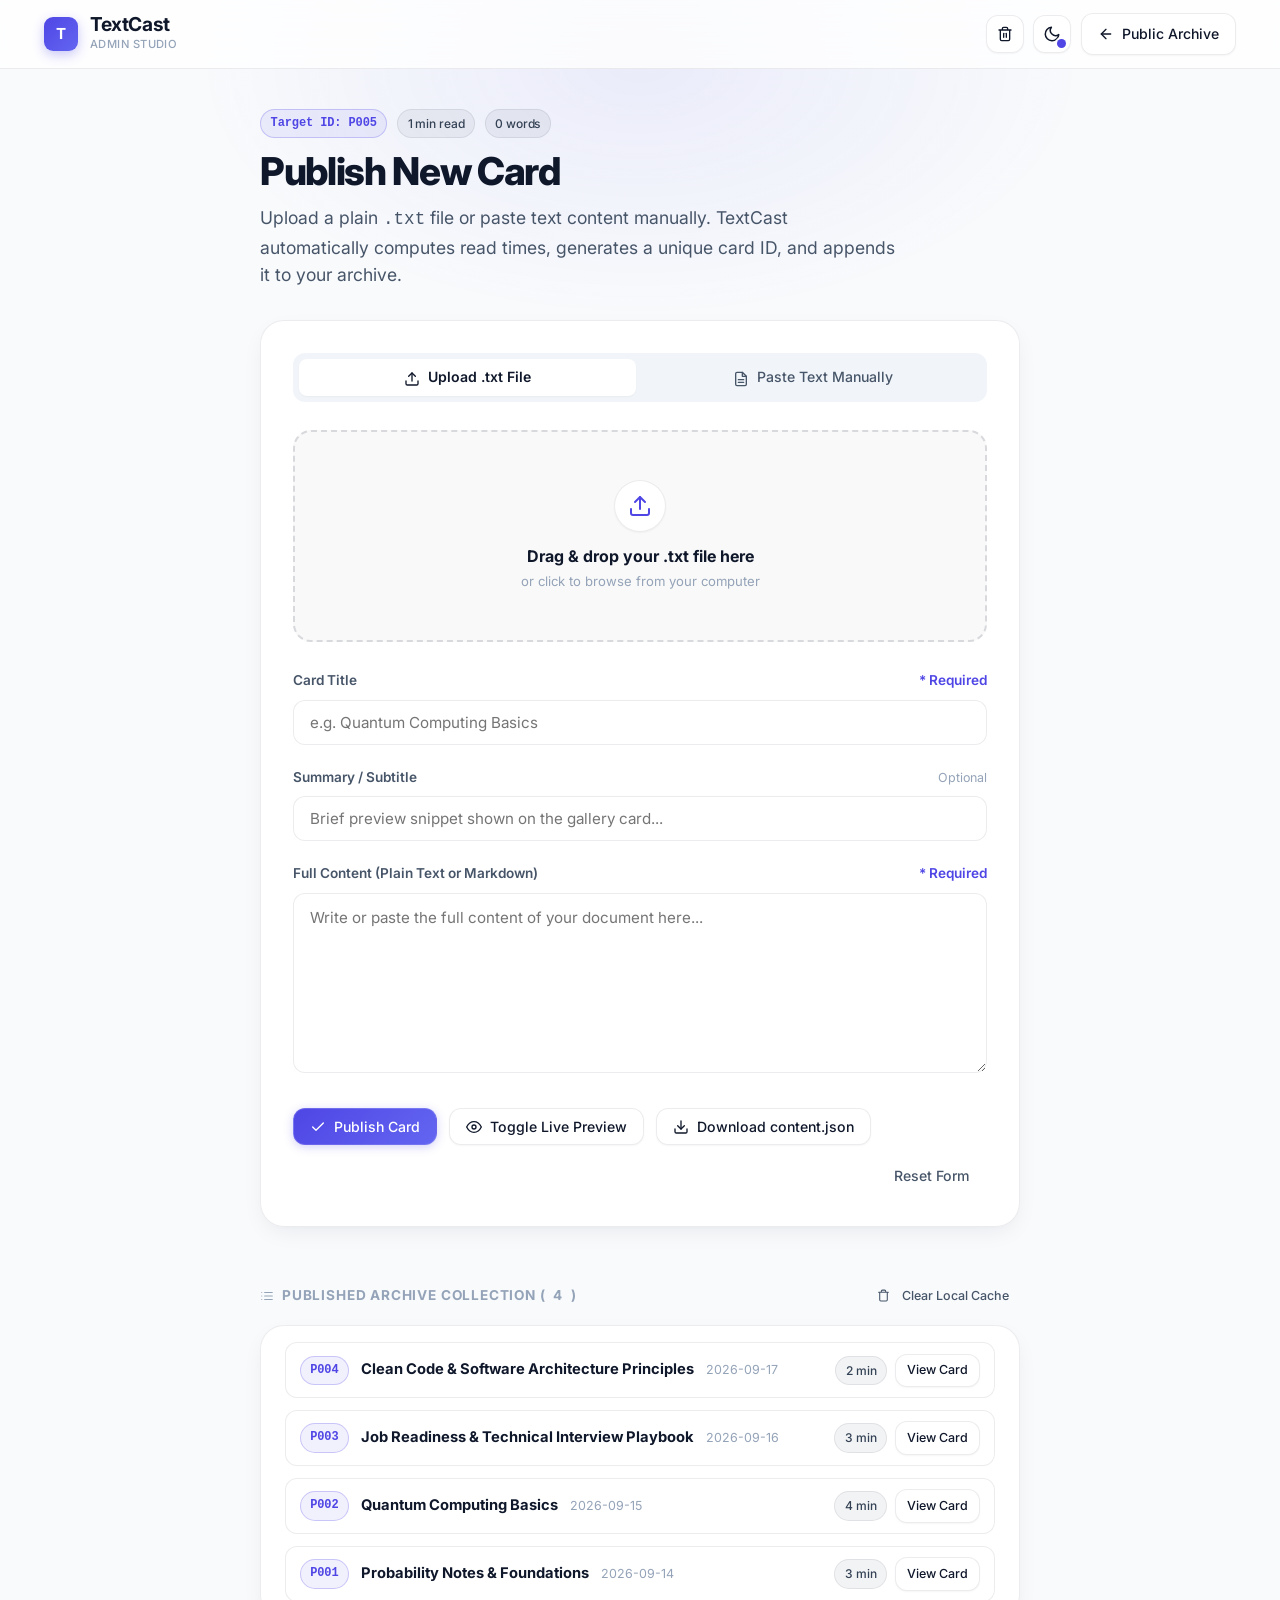
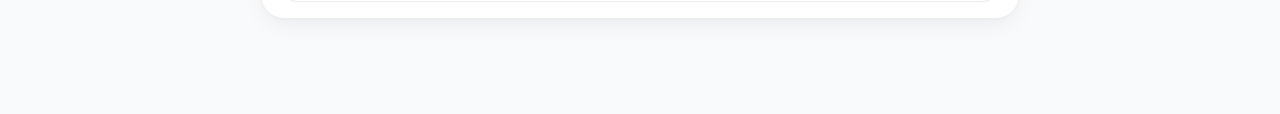
==== commit 77be9037: "Add files via upload" ====
--- a/admin.html
+++ b/admin.html
@@ -33,11 +33,102 @@
         </a>
 
         <div class="header-actions">
-          <button class="btn btn-secondary btn-icon" id="themeToggle" aria-label="Toggle dark mode" title="Toggle theme">
-            <svg id="themeIcon" xmlns="http://www.w3.org/2000/svg" width="18" height="18" viewBox="0 0 24 24" fill="none" stroke="currentColor" stroke-width="2" stroke-linecap="round" stroke-linejoin="round">
-              <path d="M21 12.79A9 9 0 1 1 11.21 3 7 7 0 0 0 21 12.79z"></path>
+          <!-- Clear Cache Button -->
+          <button class="btn btn-secondary btn-icon" id="clearCacheBtn" aria-label="Clear cache and reload data" title="Clear cache & reload data">
+            <svg id="clearCacheIcon" xmlns="http://www.w3.org/2000/svg" width="16" height="16" viewBox="0 0 24 24" fill="none" stroke="currentColor" stroke-width="2" stroke-linecap="round" stroke-linejoin="round">
+              <path d="M3 6h18M19 6v14a2 2 0 0 1-2 2H7a2 2 0 0 1-2-2V6m3 0V4a2 2 0 0 1 2-2h4a2 2 0 0 1 2 2v2"></path>
+              <line x1="10" y1="11" x2="10" y2="17"></line>
+              <line x1="14" y1="11" x2="14" y2="17"></line>
             </svg>
           </button>
+
+          <!-- Theme Palette Selector -->
+          <div class="theme-popover-wrapper">
+            <button class="btn btn-secondary btn-icon" id="themeToggle" aria-label="Open color themes menu" title="Change color theme & mode" style="position: relative;">
+              <svg id="themeIcon" xmlns="http://www.w3.org/2000/svg" width="18" height="18" viewBox="0 0 24 24" fill="none" stroke="currentColor" stroke-width="2" stroke-linecap="round" stroke-linejoin="round">
+                <circle cx="12" cy="12" r="10"></circle>
+                <path d="M12 2a7 7 0 0 0 7 7c0 2-2 3-2 3"></path>
+                <circle cx="8" cy="9" r="1" fill="currentColor"></circle>
+                <circle cx="12" cy="7" r="1" fill="currentColor"></circle>
+                <circle cx="16" cy="9" r="1" fill="currentColor"></circle>
+                <circle cx="9" cy="14" r="1" fill="currentColor"></circle>
+              </svg>
+              <span class="theme-btn-dot" id="themeActiveDot"></span>
+            </button>
+
+            <!-- Floating Theme Popover -->
+            <div class="theme-popover" id="themePopover" role="menu" aria-label="Color Themes Menu">
+              <div class="theme-popover-header">
+                <span class="theme-popover-title">Theme & Color</span>
+                <div class="theme-mode-toggle-group">
+                  <button type="button" class="theme-mode-btn" id="modeLightBtn" data-mode="light" title="Light mode">
+                    <svg xmlns="http://www.w3.org/2000/svg" width="13" height="13" viewBox="0 0 24 24" fill="none" stroke="currentColor" stroke-width="2" stroke-linecap="round" stroke-linejoin="round"><circle cx="12" cy="12" r="5"></circle><line x1="12" y1="1" x2="12" y2="3"></line><line x1="12" y1="21" x2="12" y2="23"></line><line x1="4.22" y1="4.22" x2="5.64" y2="5.64"></line><line x1="18.36" y1="18.36" x2="19.78" y2="19.78"></line><line x1="1" y1="12" x2="3" y2="12"></line><line x1="21" y1="12" x2="23" y2="12"></line><line x1="4.22" y1="19.78" x2="5.64" y2="18.36"></line><line x1="18.36" y1="5.64" x2="19.78" y2="4.22"></line></svg>
+                    <span>Light</span>
+                  </button>
+                  <button type="button" class="theme-mode-btn" id="modeDarkBtn" data-mode="dark" title="Dark mode">
+                    <svg xmlns="http://www.w3.org/2000/svg" width="13" height="13" viewBox="0 0 24 24" fill="none" stroke="currentColor" stroke-width="2" stroke-linecap="round" stroke-linejoin="round"><path d="M21 12.79A9 9 0 1 1 11.21 3 7 7 0 0 0 21 12.79z"></path></svg>
+                    <span>Dark</span>
+                  </button>
+                </div>
+              </div>
+
+              <div class="palette-options-list">
+                <!-- Indigo -->
+                <button type="button" class="palette-option-btn" data-palette="indigo">
+                  <div class="palette-swatch-label">
+                    <span class="palette-swatch-dot" style="background: #4f46e5;"></span>
+                    <span>Indigo Luxury</span>
+                  </div>
+                  <svg class="palette-check-icon" xmlns="http://www.w3.org/2000/svg" width="14" height="14" viewBox="0 0 24 24" fill="none" stroke="currentColor" stroke-width="2.5" stroke-linecap="round" stroke-linejoin="round"><polyline points="20 6 9 17 4 12"></polyline></svg>
+                </button>
+
+                <!-- Emerald Forest -->
+                <button type="button" class="palette-option-btn" data-palette="emerald">
+                  <div class="palette-swatch-label">
+                    <span class="palette-swatch-dot" style="background: #10b981;"></span>
+                    <span>Emerald Forest</span>
+                  </div>
+                  <svg class="palette-check-icon" xmlns="http://www.w3.org/2000/svg" width="14" height="14" viewBox="0 0 24 24" fill="none" stroke="currentColor" stroke-width="2.5" stroke-linecap="round" stroke-linejoin="round"><polyline points="20 6 9 17 4 12"></polyline></svg>
+                </button>
+
+                <!-- Sunset Rose -->
+                <button type="button" class="palette-option-btn" data-palette="rose">
+                  <div class="palette-swatch-label">
+                    <span class="palette-swatch-dot" style="background: #f43f5e;"></span>
+                    <span>Sunset Rose</span>
+                  </div>
+                  <svg class="palette-check-icon" xmlns="http://www.w3.org/2000/svg" width="14" height="14" viewBox="0 0 24 24" fill="none" stroke="currentColor" stroke-width="2.5" stroke-linecap="round" stroke-linejoin="round"><polyline points="20 6 9 17 4 12"></polyline></svg>
+                </button>
+
+                <!-- Warm Sepia -->
+                <button type="button" class="palette-option-btn" data-palette="sepia">
+                  <div class="palette-swatch-label">
+                    <span class="palette-swatch-dot" style="background: #d97706;"></span>
+                    <span>Warm Sepia</span>
+                  </div>
+                  <svg class="palette-check-icon" xmlns="http://www.w3.org/2000/svg" width="14" height="14" viewBox="0 0 24 24" fill="none" stroke="currentColor" stroke-width="2.5" stroke-linecap="round" stroke-linejoin="round"><polyline points="20 6 9 17 4 12"></polyline></svg>
+                </button>
+
+                <!-- Nordic Ocean -->
+                <button type="button" class="palette-option-btn" data-palette="ocean">
+                  <div class="palette-swatch-label">
+                    <span class="palette-swatch-dot" style="background: #0284c7;"></span>
+                    <span>Nordic Ocean</span>
+                  </div>
+                  <svg class="palette-check-icon" xmlns="http://www.w3.org/2000/svg" width="14" height="14" viewBox="0 0 24 24" fill="none" stroke="currentColor" stroke-width="2.5" stroke-linecap="round" stroke-linejoin="round"><polyline points="20 6 9 17 4 12"></polyline></svg>
+                </button>
+
+                <!-- Midnight Cyber -->
+                <button type="button" class="palette-option-btn" data-palette="cyber">
+                  <div class="palette-swatch-label">
+                    <span class="palette-swatch-dot" style="background: #a855f7;"></span>
+                    <span>Midnight Cyber</span>
+                  </div>
+                  <svg class="palette-check-icon" xmlns="http://www.w3.org/2000/svg" width="14" height="14" viewBox="0 0 24 24" fill="none" stroke="currentColor" stroke-width="2.5" stroke-linecap="round" stroke-linejoin="round"><polyline points="20 6 9 17 4 12"></polyline></svg>
+                </button>
+              </div>
+            </div>
+          </div>
 
           <a href="index.html" class="btn btn-secondary" aria-label="Return to Public Archive">
             <svg xmlns="http://www.w3.org/2000/svg" width="16" height="16" viewBox="0 0 24 24" fill="none" stroke="currentColor" stroke-width="2" stroke-linecap="round" stroke-linejoin="round">
@@ -200,11 +291,16 @@
 
     <!-- Existing Cards Manager List -->
     <section style="margin-top: 3.5rem;">
-      <div class="section-label">
+      <div class="section-label" style="display: flex; align-items: center; justify-content: space-between;">
         <span class="section-label-text">
           <svg xmlns="http://www.w3.org/2000/svg" width="14" height="14" viewBox="0 0 24 24" fill="none" stroke="currentColor" stroke-width="2" stroke-linecap="round" stroke-linejoin="round"><line x1="8" y1="6" x2="21" y2="6"></line><line x1="8" y1="12" x2="21" y2="12"></line><line x1="8" y1="18" x2="21" y2="18"></line><line x1="3" y1="6" x2="3.01" y2="6"></line><line x1="3" y1="12" x2="3.01" y2="12"></line><line x1="3" y1="18" x2="3.01" y2="18"></line></svg>
           Published Archive Collection (<span id="archiveTotalCount">0</span>)
         </span>
+
+        <button type="button" class="btn btn-ghost" id="adminClearCacheBtn" style="font-size: 0.78rem; padding: 0.3rem 0.65rem;" title="Clear local browser storage and reload content.json">
+          <svg xmlns="http://www.w3.org/2000/svg" width="13" height="13" viewBox="0 0 24 24" fill="none" stroke="currentColor" stroke-width="2" stroke-linecap="round" stroke-linejoin="round" style="vertical-align: middle; margin-right: 4px;"><path d="M3 6h18M19 6v14a2 2 0 0 1-2 2H7a2 2 0 0 1-2-2V6m3 0V4a2 2 0 0 1 2-2h4a2 2 0 0 1 2 2v2"></path></svg>
+          Clear Local Cache
+        </button>
       </div>
 
       <div class="admin-card" style="padding: 1rem 1.5rem;">
@@ -217,6 +313,34 @@
 
   <!-- Toast Container -->
   <div class="toast-container" id="toastContainer" aria-live="polite"></div>
+
+  <!-- Clear Cache Confirmation Modal -->
+  <div class="modal-overlay" id="clearCacheModal" role="dialog" aria-modal="true" aria-labelledby="clearCacheTitle">
+    <div class="modal-card">
+      <div class="modal-header">
+        <div class="modal-icon-circle modal-icon-warning">
+          <svg xmlns="http://www.w3.org/2000/svg" width="22" height="22" viewBox="0 0 24 24" fill="none" stroke="currentColor" stroke-width="2" stroke-linecap="round" stroke-linejoin="round">
+            <path d="M3 6h18M19 6v14a2 2 0 0 1-2 2H7a2 2 0 0 1-2-2V6m3 0V4a2 2 0 0 1 2-2h4a2 2 0 0 1 2 2v2"></path>
+            <line x1="10" y1="11" x2="10" y2="17"></line>
+            <line x1="14" y1="11" x2="14" y2="17"></line>
+          </svg>
+        </div>
+        <div>
+          <h3 class="modal-title" id="clearCacheTitle">Clear Archive Cache?</h3>
+          <p class="modal-desc">This will reset locally cached notes and drafts, clear browser storage, and re-fetch fresh data from <code>data/content.json</code>. The target ID will be recalculated.</p>
+        </div>
+      </div>
+      <div class="modal-actions">
+        <button class="btn btn-secondary" id="cancelClearCacheBtn" type="button">Cancel</button>
+        <button class="btn btn-danger" id="confirmClearCacheBtn" type="button">
+          <svg xmlns="http://www.w3.org/2000/svg" width="16" height="16" viewBox="0 0 24 24" fill="none" stroke="currentColor" stroke-width="2" stroke-linecap="round" stroke-linejoin="round">
+            <path d="M3 6h18M19 6v14a2 2 0 0 1-2 2H7a2 2 0 0 1-2-2V6m3 0V4a2 2 0 0 1 2-2h4a2 2 0 0 1 2 2v2"></path>
+          </svg>
+          <span>Clear Cache & Sync</span>
+        </button>
+      </div>
+    </div>
+  </div>
 
   <!-- Admin JS -->
   <script src="assets/js/admin.js"></script>
--- a/assets/css/styles.css
+++ b/assets/css/styles.css
@@ -64,8 +64,12 @@
   --code-text: #f8fafc;
 }
 
-/* Dark Theme */
-[data-theme="dark"] {
+/* ==========================================================================
+   Base Dark Theme (Supports [data-mode="dark"] or [data-theme="dark"])
+   ========================================================================== */
+[data-mode="dark"],
+[data-theme="dark"],
+[data-theme$="-dark"] {
   --bg-app: #08090d;
   --bg-surface: #10121a;
   --bg-glass: rgba(16, 18, 26, 0.75);
@@ -97,6 +101,211 @@
   --progress-bar-color: #6366f1;
   --code-bg: #0b0d13;
   --code-text: #e2e8f0;
+}
+
+/* ==========================================================================
+   Color Palette 1: Emerald Forest (Green & Slate)
+   ========================================================================== */
+[data-palette="emerald"] {
+  --accent: #059669;
+  --accent-light: #10b981;
+  --accent-dark: #047857;
+  --accent-subtle: rgba(16, 185, 129, 0.1);
+  --accent-border: rgba(16, 185, 129, 0.25);
+  --accent-gradient: linear-gradient(135deg, #059669 0%, #10b981 100%);
+  --accent-gradient-hover: linear-gradient(135deg, #047857 0%, #059669 100%);
+  --border-hover: rgba(16, 185, 129, 0.4);
+  --progress-bar-color: #10b981;
+  --shadow-card-hover: 0 20px 36px -10px rgba(16, 185, 129, 0.16), 0 1px 3px rgba(0, 0, 0, 0.05);
+}
+
+[data-palette="emerald"]:not([data-mode="dark"]):not([data-theme$="-dark"]):not([data-theme="dark"]) {
+  --bg-app: #f7faf8;
+  --bg-subtle: #edf5f0;
+}
+
+[data-palette="emerald"][data-mode="dark"],
+[data-palette="emerald"][data-theme$="-dark"],
+[data-theme="emerald-dark"] {
+  --bg-app: #060d09;
+  --bg-surface: #0c1712;
+  --bg-glass: rgba(12, 23, 18, 0.75);
+  --bg-glass-heavy: rgba(12, 23, 18, 0.92);
+  --bg-card: rgba(13, 26, 20, 0.75);
+  --bg-card-hover: rgba(19, 36, 28, 0.88);
+  --bg-subtle: #11211a;
+  --border-subtle: rgba(255, 255, 255, 0.07);
+  --border-medium: rgba(255, 255, 255, 0.14);
+  --border-hover: rgba(16, 185, 129, 0.45);
+  --shadow-card-hover: 0 20px 40px -10px rgba(16, 185, 129, 0.22), 0 0 0 1px rgba(16, 185, 129, 0.35);
+  --code-bg: #070e0b;
+}
+
+/* ==========================================================================
+   Color Palette 2: Sunset Rose (Crimson & Coral)
+   ========================================================================== */
+[data-palette="rose"] {
+  --accent: #e11d48;
+  --accent-light: #f43f5e;
+  --accent-dark: #be123c;
+  --accent-subtle: rgba(244, 63, 94, 0.1);
+  --accent-border: rgba(244, 63, 94, 0.25);
+  --accent-gradient: linear-gradient(135deg, #e11d48 0%, #fb7185 100%);
+  --accent-gradient-hover: linear-gradient(135deg, #be123c 0%, #e11d48 100%);
+  --border-hover: rgba(244, 63, 94, 0.4);
+  --progress-bar-color: #f43f5e;
+  --shadow-card-hover: 0 20px 36px -10px rgba(244, 63, 94, 0.16), 0 1px 3px rgba(0, 0, 0, 0.05);
+}
+
+[data-palette="rose"]:not([data-mode="dark"]):not([data-theme$="-dark"]):not([data-theme="dark"]) {
+  --bg-app: #faf7f8;
+  --bg-subtle: #f6ecf0;
+}
+
+[data-palette="rose"][data-mode="dark"],
+[data-palette="rose"][data-theme$="-dark"],
+[data-theme="rose-dark"] {
+  --bg-app: #0e0609;
+  --bg-surface: #180c12;
+  --bg-glass: rgba(24, 12, 18, 0.75);
+  --bg-glass-heavy: rgba(24, 12, 18, 0.92);
+  --bg-card: rgba(28, 14, 22, 0.75);
+  --bg-card-hover: rgba(38, 19, 30, 0.88);
+  --bg-subtle: #23101b;
+  --border-subtle: rgba(255, 255, 255, 0.07);
+  --border-medium: rgba(255, 255, 255, 0.14);
+  --border-hover: rgba(244, 63, 94, 0.45);
+  --shadow-card-hover: 0 20px 40px -10px rgba(244, 63, 94, 0.22), 0 0 0 1px rgba(244, 63, 94, 0.35);
+  --code-bg: #0e070a;
+}
+
+/* ==========================================================================
+   Color Palette 3: Warm Sepia (Book Parchment & Espresso)
+   ========================================================================== */
+[data-palette="sepia"] {
+  --accent: #b45309;
+  --accent-light: #d97706;
+  --accent-dark: #92400e;
+  --accent-subtle: rgba(217, 119, 6, 0.1);
+  --accent-border: rgba(217, 119, 6, 0.25);
+  --accent-gradient: linear-gradient(135deg, #b45309 0%, #d97706 100%);
+  --accent-gradient-hover: linear-gradient(135deg, #92400e 0%, #b45309 100%);
+  --border-hover: rgba(217, 119, 6, 0.4);
+  --progress-bar-color: #d97706;
+  --shadow-card-hover: 0 20px 36px -10px rgba(180, 83, 9, 0.14), 0 1px 3px rgba(0, 0, 0, 0.05);
+}
+
+[data-palette="sepia"]:not([data-mode="dark"]):not([data-theme$="-dark"]):not([data-theme="dark"]) {
+  --bg-app: #fbf8f2;
+  --bg-surface: #fdfcf9;
+  --bg-glass: rgba(253, 252, 249, 0.82);
+  --bg-glass-heavy: rgba(253, 252, 249, 0.94);
+  --bg-card: rgba(253, 252, 249, 0.88);
+  --bg-card-hover: #ffffff;
+  --bg-subtle: #f3ede2;
+  --text-primary: #292218;
+  --text-secondary: #5c4d3c;
+  --text-muted: #968472;
+  --border-subtle: rgba(68, 52, 34, 0.08);
+  --border-medium: rgba(68, 52, 34, 0.15);
+  --code-bg: #292218;
+  --code-text: #fdfcf9;
+}
+
+[data-palette="sepia"][data-mode="dark"],
+[data-palette="sepia"][data-theme$="-dark"],
+[data-theme="sepia-dark"] {
+  --bg-app: #100d0a;
+  --bg-surface: #191410;
+  --bg-glass: rgba(25, 20, 16, 0.75);
+  --bg-glass-heavy: rgba(25, 20, 16, 0.92);
+  --bg-card: rgba(29, 23, 18, 0.75);
+  --bg-card-hover: rgba(40, 32, 25, 0.88);
+  --bg-subtle: #241c15;
+  --text-primary: #fbf6ee;
+  --text-secondary: #c4b5a3;
+  --text-muted: #857665;
+  --border-subtle: rgba(255, 240, 220, 0.07);
+  --border-medium: rgba(255, 240, 220, 0.14);
+  --border-hover: rgba(217, 119, 6, 0.45);
+  --shadow-card-hover: 0 20px 40px -10px rgba(217, 119, 6, 0.22), 0 0 0 1px rgba(217, 119, 6, 0.35);
+  --code-bg: #0e0b08;
+}
+
+/* ==========================================================================
+   Color Palette 4: Nordic Ocean (Deep Navy & Cyan)
+   ========================================================================== */
+[data-palette="ocean"] {
+  --accent: #0284c7;
+  --accent-light: #0ea5e9;
+  --accent-dark: #0369a1;
+  --accent-subtle: rgba(14, 165, 233, 0.1);
+  --accent-border: rgba(14, 165, 233, 0.25);
+  --accent-gradient: linear-gradient(135deg, #0284c7 0%, #06b6d4 100%);
+  --accent-gradient-hover: linear-gradient(135deg, #0369a1 0%, #0284c7 100%);
+  --border-hover: rgba(14, 165, 233, 0.4);
+  --progress-bar-color: #06b6d4;
+  --shadow-card-hover: 0 20px 36px -10px rgba(2, 132, 199, 0.16), 0 1px 3px rgba(0, 0, 0, 0.05);
+}
+
+[data-palette="ocean"]:not([data-mode="dark"]):not([data-theme$="-dark"]):not([data-theme="dark"]) {
+  --bg-app: #f6f9fc;
+  --bg-subtle: #eaf1f8;
+}
+
+[data-palette="ocean"][data-mode="dark"],
+[data-palette="ocean"][data-theme$="-dark"],
+[data-theme="ocean-dark"] {
+  --bg-app: #060b13;
+  --bg-surface: #0a1322;
+  --bg-glass: rgba(10, 19, 34, 0.75);
+  --bg-glass-heavy: rgba(10, 19, 34, 0.92);
+  --bg-card: rgba(13, 24, 40, 0.75);
+  --bg-card-hover: rgba(18, 33, 54, 0.88);
+  --bg-subtle: #101e33;
+  --border-subtle: rgba(255, 255, 255, 0.07);
+  --border-medium: rgba(255, 255, 255, 0.14);
+  --border-hover: rgba(14, 165, 233, 0.45);
+  --shadow-card-hover: 0 20px 40px -10px rgba(14, 165, 233, 0.22), 0 0 0 1px rgba(14, 165, 233, 0.35);
+  --code-bg: #070c14;
+}
+
+/* ==========================================================================
+   Color Palette 5: Midnight Cyber (Neon Violet & Magenta)
+   ========================================================================== */
+[data-palette="cyber"] {
+  --accent: #9333ea;
+  --accent-light: #a855f7;
+  --accent-dark: #7e22ce;
+  --accent-subtle: rgba(168, 85, 247, 0.1);
+  --accent-border: rgba(168, 85, 247, 0.25);
+  --accent-gradient: linear-gradient(135deg, #9333ea 0%, #ec4899 100%);
+  --accent-gradient-hover: linear-gradient(135deg, #7e22ce 0%, #db2777 100%);
+  --border-hover: rgba(168, 85, 247, 0.4);
+  --progress-bar-color: #a855f7;
+  --shadow-card-hover: 0 20px 36px -10px rgba(168, 85, 247, 0.16), 0 1px 3px rgba(0, 0, 0, 0.05);
+}
+
+[data-palette="cyber"]:not([data-mode="dark"]):not([data-theme$="-dark"]):not([data-theme="dark"]) {
+  --bg-app: #f9f7fd;
+  --bg-subtle: #f0e9fa;
+}
+
+[data-palette="cyber"][data-mode="dark"],
+[data-palette="cyber"][data-theme$="-dark"],
+[data-theme="cyber-dark"] {
+  --bg-app: #0a0514;
+  --bg-surface: #130a24;
+  --bg-glass: rgba(19, 10, 36, 0.75);
+  --bg-glass-heavy: rgba(19, 10, 36, 0.92);
+  --bg-card: rgba(24, 12, 44, 0.75);
+  --bg-card-hover: rgba(34, 17, 62, 0.88);
+  --bg-subtle: #1c0e35;
+  --border-subtle: rgba(255, 255, 255, 0.07);
+  --border-medium: rgba(255, 255, 255, 0.14);
+  --border-hover: rgba(168, 85, 247, 0.45);
+  --shadow-card-hover: 0 20px 40px -10px rgba(168, 85, 247, 0.22), 0 0 0 1px rgba(168, 85, 247, 0.35);
+  --code-bg: #0c0617;
 }
 
 /* ==========================================================================
@@ -137,13 +346,16 @@
   transform: translateX(-50%);
   width: 70vw;
   height: 40vw;
-  background: radial-gradient(ellipse at center, rgba(99, 102, 241, 0.08) 0%, rgba(99, 102, 241, 0) 70%);
+  background: radial-gradient(ellipse at center, var(--accent-subtle) 0%, transparent 70%);
   pointer-events: none;
   z-index: 0;
-}
-
-[data-theme="dark"] body::before {
-  background: radial-gradient(ellipse at center, rgba(99, 102, 241, 0.14) 0%, rgba(99, 102, 241, 0) 70%);
+  transition: background var(--transition-smooth);
+}
+
+[data-mode="dark"] body::before,
+[data-theme="dark"] body::before,
+[data-theme$="-dark"] body::before {
+  background: radial-gradient(ellipse at center, var(--accent-subtle) 0%, transparent 70%);
 }
 
 /* Top Reading Progress Bar */
@@ -1241,6 +1453,279 @@
   animation: fadeIn 0.28s cubic-bezier(0.16, 1, 0.3, 1) forwards;
 }
 
+/* ==========================================================================
+   Danger Button
+   ========================================================================== */
+.btn-danger {
+  background: #ef4444;
+  color: #ffffff;
+  border-color: rgba(255, 255, 255, 0.15);
+  box-shadow: 0 2px 8px rgba(239, 68, 68, 0.28);
+}
+
+.btn-danger:hover {
+  background: #dc2626;
+  box-shadow: 0 4px 16px rgba(239, 68, 68, 0.4);
+  transform: translateY(-1px);
+  color: #ffffff;
+}
+
+/* Spinning animation for clear cache */
+@keyframes spin {
+  from { transform: rotate(0deg); }
+  to { transform: rotate(360deg); }
+}
+
+.spinning {
+  animation: spin 0.75s linear infinite;
+}
+
+/* ==========================================================================
+   Theme Popover Menu
+   ========================================================================== */
+.theme-popover-wrapper {
+  position: relative;
+}
+
+.theme-popover {
+  position: absolute;
+  top: calc(100% + 10px);
+  right: 0;
+  width: 275px;
+  background: var(--bg-surface);
+  border: 1px solid var(--border-medium);
+  border-radius: var(--radius-lg);
+  box-shadow: var(--shadow-lg);
+  padding: 1rem;
+  z-index: 600;
+  backdrop-filter: var(--glass-blur);
+  -webkit-backdrop-filter: var(--glass-blur);
+  display: none;
+  opacity: 0;
+  transform: translateY(-8px) scale(0.96);
+  transition: all var(--transition-snappy);
+}
+
+.theme-popover.open {
+  display: block;
+  opacity: 1;
+  transform: translateY(0) scale(1);
+}
+
+.theme-popover-header {
+  display: flex;
+  align-items: center;
+  justify-content: space-between;
+  margin-bottom: 0.85rem;
+  padding-bottom: 0.65rem;
+  border-bottom: 1px solid var(--border-subtle);
+}
+
+.theme-popover-title {
+  font-size: 0.78rem;
+  font-weight: 700;
+  text-transform: uppercase;
+  letter-spacing: 0.05em;
+  color: var(--text-muted);
+}
+
+.theme-mode-toggle-group {
+  display: flex;
+  align-items: center;
+  background: var(--bg-subtle);
+  border-radius: var(--radius-full);
+  padding: 2px;
+  border: 1px solid var(--border-subtle);
+  gap: 2px;
+}
+
+.theme-mode-btn {
+  display: flex;
+  align-items: center;
+  gap: 4px;
+  padding: 4px 8px;
+  border-radius: var(--radius-full);
+  font-size: 0.74rem;
+  font-weight: 600;
+  border: none;
+  background: transparent;
+  color: var(--text-secondary);
+  cursor: pointer;
+  transition: all var(--transition-snappy);
+  font-family: var(--font-sans);
+}
+
+.theme-mode-btn:hover {
+  color: var(--text-primary);
+}
+
+.theme-mode-btn.active {
+  background: var(--bg-surface);
+  color: var(--text-primary);
+  box-shadow: var(--shadow-xs);
+}
+
+.palette-options-list {
+  display: flex;
+  flex-direction: column;
+  gap: 0.35rem;
+}
+
+.palette-option-btn {
+  display: flex;
+  align-items: center;
+  justify-content: space-between;
+  padding: 0.48rem 0.65rem;
+  border-radius: var(--radius-md);
+  border: 1px solid transparent;
+  background: transparent;
+  color: var(--text-primary);
+  cursor: pointer;
+  width: 100%;
+  text-align: left;
+  font-size: 0.84rem;
+  font-family: var(--font-sans);
+  transition: all var(--transition-snappy);
+}
+
+.palette-option-btn:hover {
+  background: var(--bg-subtle);
+  border-color: var(--border-subtle);
+}
+
+.palette-option-btn.active {
+  background: var(--accent-subtle);
+  border-color: var(--accent-border);
+  color: var(--accent);
+  font-weight: 600;
+}
+
+.palette-swatch-label {
+  display: flex;
+  align-items: center;
+  gap: 0.65rem;
+}
+
+.palette-swatch-dot {
+  width: 16px;
+  height: 16px;
+  border-radius: 50%;
+  box-shadow: 0 0 0 2px var(--bg-surface), 0 0 0 3px var(--border-subtle);
+  flex-shrink: 0;
+}
+
+.palette-check-icon {
+  opacity: 0;
+  color: var(--accent);
+  transition: opacity var(--transition-snappy);
+}
+
+.palette-option-btn.active .palette-check-icon {
+  opacity: 1;
+}
+
+.theme-btn-dot {
+  width: 9px;
+  height: 9px;
+  border-radius: 50%;
+  background: var(--accent);
+  position: absolute;
+  bottom: 4px;
+  right: 4px;
+  box-shadow: 0 0 0 2px var(--bg-surface);
+  transition: background var(--transition-snappy);
+}
+
+/* ==========================================================================
+   Modal Dialog (Glassmorphism & Danger Confirmation)
+   ========================================================================== */
+.modal-overlay {
+  position: fixed;
+  top: 0;
+  left: 0;
+  width: 100vw;
+  height: 100vh;
+  background: rgba(8, 9, 13, 0.65);
+  backdrop-filter: blur(8px);
+  -webkit-backdrop-filter: blur(8px);
+  display: flex;
+  align-items: center;
+  justify-content: center;
+  z-index: 99999;
+  padding: 1.25rem;
+  opacity: 0;
+  pointer-events: none;
+  transition: opacity 0.2s cubic-bezier(0.16, 1, 0.3, 1);
+}
+
+.modal-overlay.open {
+  opacity: 1;
+  pointer-events: auto;
+}
+
+.modal-card {
+  background: var(--bg-surface);
+  border: 1px solid var(--border-medium);
+  border-radius: var(--radius-xl);
+  box-shadow: var(--shadow-lg);
+  max-width: 460px;
+  width: 100%;
+  padding: 1.75rem;
+  transform: scale(0.94) translateY(10px);
+  transition: transform 0.22s cubic-bezier(0.16, 1, 0.3, 1);
+}
+
+.modal-overlay.open .modal-card {
+  transform: scale(1) translateY(0);
+}
+
+.modal-header {
+  display: flex;
+  gap: 1rem;
+  align-items: flex-start;
+  margin-bottom: 1.25rem;
+}
+
+.modal-icon-circle {
+  width: 44px;
+  height: 44px;
+  border-radius: 50%;
+  display: flex;
+  align-items: center;
+  justify-content: center;
+  flex-shrink: 0;
+}
+
+.modal-icon-warning {
+  background: rgba(239, 68, 68, 0.12);
+  color: #ef4444;
+}
+
+.modal-title {
+  font-size: 1.18rem;
+  font-weight: 700;
+  color: var(--text-primary);
+  line-height: 1.3;
+  margin-bottom: 0.35rem;
+  letter-spacing: -0.01em;
+}
+
+.modal-desc {
+  font-size: 0.88rem;
+  color: var(--text-secondary);
+  line-height: 1.5;
+}
+
+.modal-actions {
+  display: flex;
+  align-items: center;
+  justify-content: flex-end;
+  gap: 0.75rem;
+  margin-top: 1.5rem;
+  padding-top: 1rem;
+  border-top: 1px solid var(--border-subtle);
+}
+
 /* Responsive adjustments */
 @media (max-width: 768px) {
   .cards-grid {
@@ -1275,4 +1760,13 @@
     width: 100%;
     justify-content: space-between;
   }
-}
+
+  .theme-popover {
+    right: -50px;
+    width: 260px;
+  }
+
+  .modal-card {
+    padding: 1.25rem;
+  }
+}
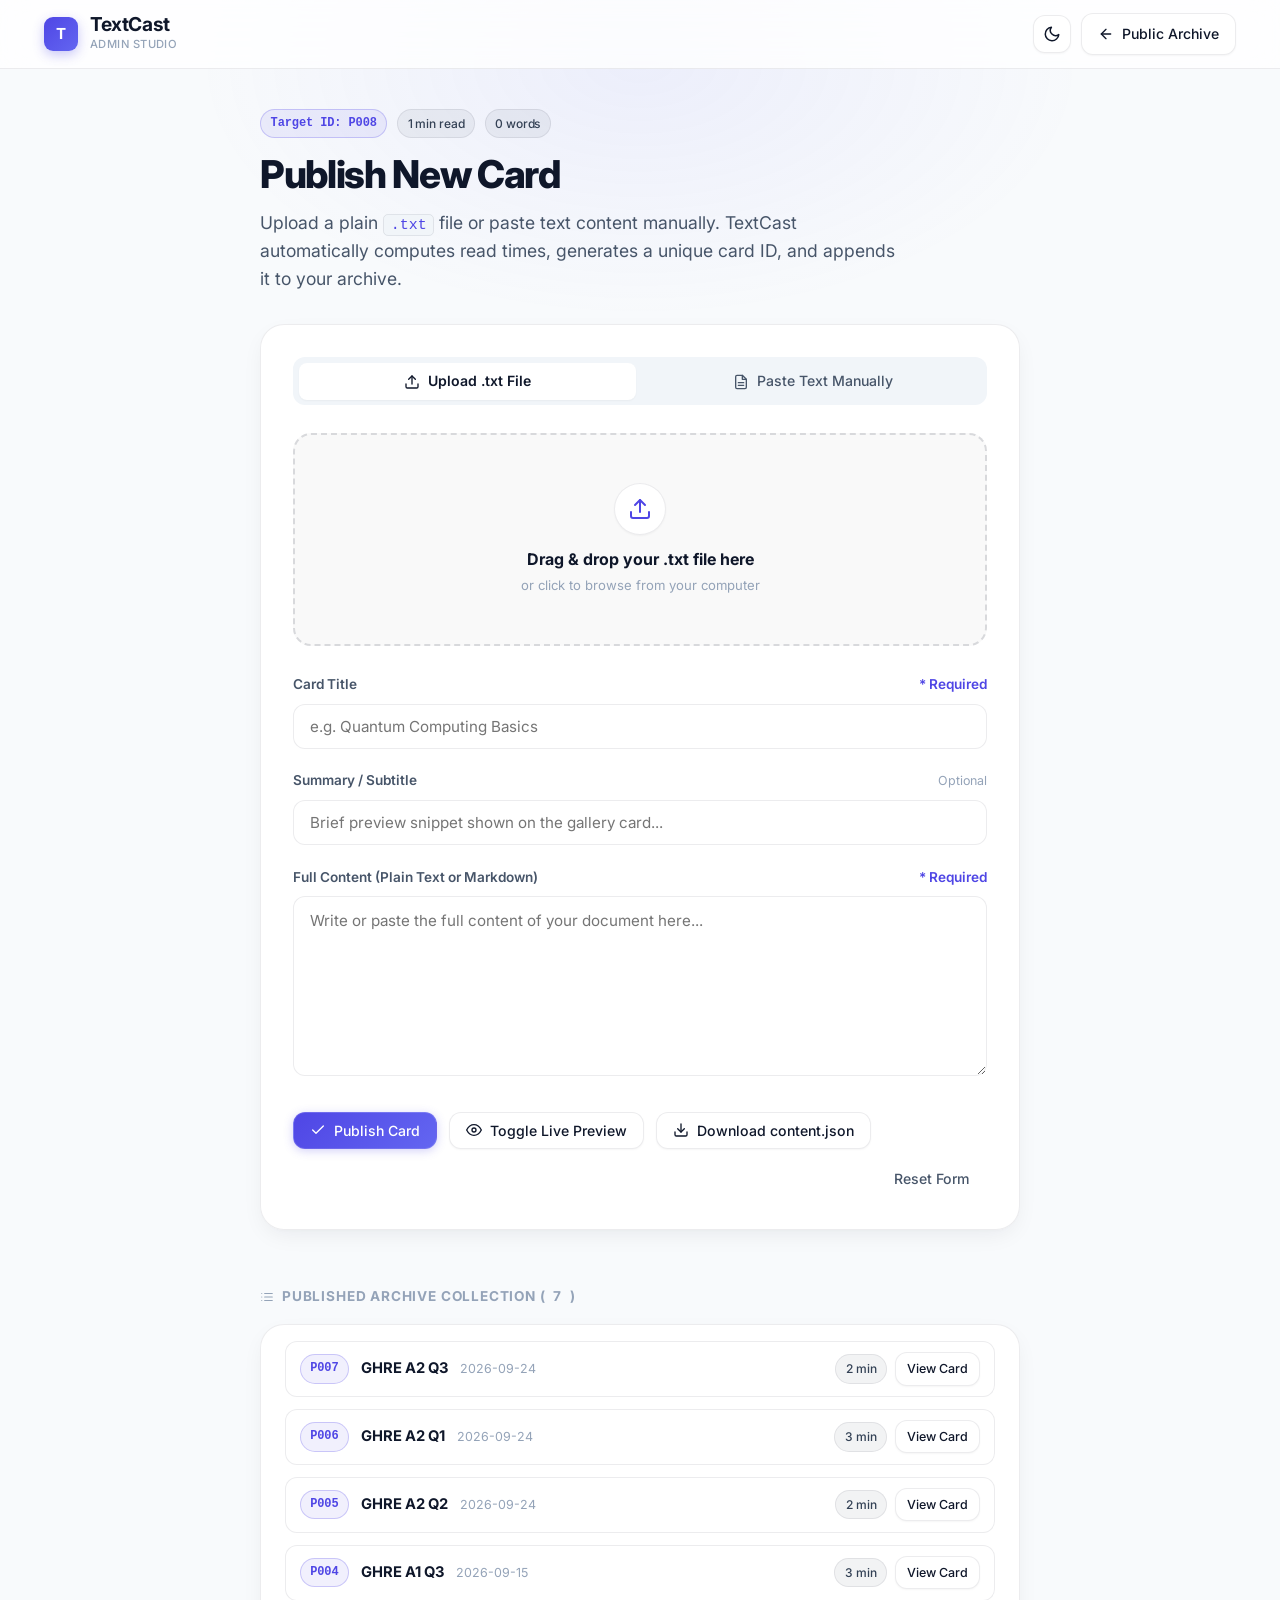
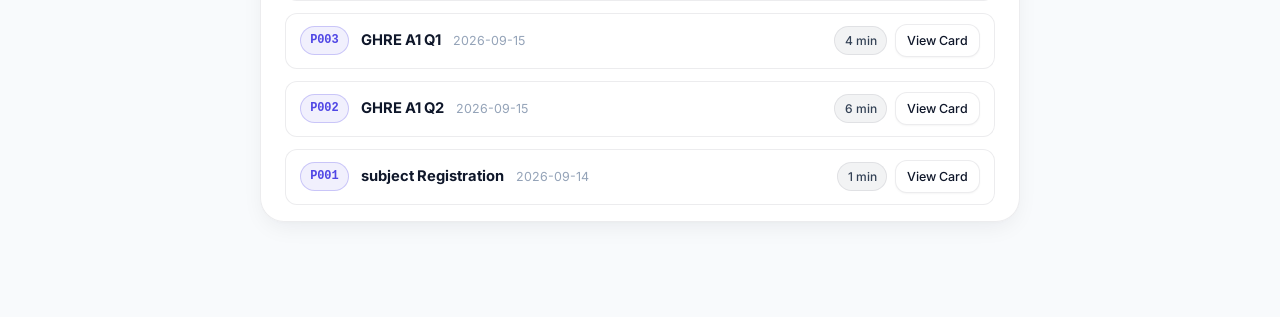
==== commit 780c6c81: "enhance files" ====
--- a/admin.html
+++ b/admin.html
@@ -33,102 +33,11 @@
         </a>
 
         <div class="header-actions">
-          <!-- Clear Cache Button -->
-          <button class="btn btn-secondary btn-icon" id="clearCacheBtn" aria-label="Clear cache and reload data" title="Clear cache & reload data">
-            <svg id="clearCacheIcon" xmlns="http://www.w3.org/2000/svg" width="16" height="16" viewBox="0 0 24 24" fill="none" stroke="currentColor" stroke-width="2" stroke-linecap="round" stroke-linejoin="round">
-              <path d="M3 6h18M19 6v14a2 2 0 0 1-2 2H7a2 2 0 0 1-2-2V6m3 0V4a2 2 0 0 1 2-2h4a2 2 0 0 1 2 2v2"></path>
-              <line x1="10" y1="11" x2="10" y2="17"></line>
-              <line x1="14" y1="11" x2="14" y2="17"></line>
+          <button class="btn btn-secondary btn-icon" id="themeToggle" aria-label="Toggle dark mode" title="Toggle theme">
+            <svg id="themeIcon" xmlns="http://www.w3.org/2000/svg" width="18" height="18" viewBox="0 0 24 24" fill="none" stroke="currentColor" stroke-width="2" stroke-linecap="round" stroke-linejoin="round">
+              <path d="M21 12.79A9 9 0 1 1 11.21 3 7 7 0 0 0 21 12.79z"></path>
             </svg>
           </button>
-
-          <!-- Theme Palette Selector -->
-          <div class="theme-popover-wrapper">
-            <button class="btn btn-secondary btn-icon" id="themeToggle" aria-label="Open color themes menu" title="Change color theme & mode" style="position: relative;">
-              <svg id="themeIcon" xmlns="http://www.w3.org/2000/svg" width="18" height="18" viewBox="0 0 24 24" fill="none" stroke="currentColor" stroke-width="2" stroke-linecap="round" stroke-linejoin="round">
-                <circle cx="12" cy="12" r="10"></circle>
-                <path d="M12 2a7 7 0 0 0 7 7c0 2-2 3-2 3"></path>
-                <circle cx="8" cy="9" r="1" fill="currentColor"></circle>
-                <circle cx="12" cy="7" r="1" fill="currentColor"></circle>
-                <circle cx="16" cy="9" r="1" fill="currentColor"></circle>
-                <circle cx="9" cy="14" r="1" fill="currentColor"></circle>
-              </svg>
-              <span class="theme-btn-dot" id="themeActiveDot"></span>
-            </button>
-
-            <!-- Floating Theme Popover -->
-            <div class="theme-popover" id="themePopover" role="menu" aria-label="Color Themes Menu">
-              <div class="theme-popover-header">
-                <span class="theme-popover-title">Theme & Color</span>
-                <div class="theme-mode-toggle-group">
-                  <button type="button" class="theme-mode-btn" id="modeLightBtn" data-mode="light" title="Light mode">
-                    <svg xmlns="http://www.w3.org/2000/svg" width="13" height="13" viewBox="0 0 24 24" fill="none" stroke="currentColor" stroke-width="2" stroke-linecap="round" stroke-linejoin="round"><circle cx="12" cy="12" r="5"></circle><line x1="12" y1="1" x2="12" y2="3"></line><line x1="12" y1="21" x2="12" y2="23"></line><line x1="4.22" y1="4.22" x2="5.64" y2="5.64"></line><line x1="18.36" y1="18.36" x2="19.78" y2="19.78"></line><line x1="1" y1="12" x2="3" y2="12"></line><line x1="21" y1="12" x2="23" y2="12"></line><line x1="4.22" y1="19.78" x2="5.64" y2="18.36"></line><line x1="18.36" y1="5.64" x2="19.78" y2="4.22"></line></svg>
-                    <span>Light</span>
-                  </button>
-                  <button type="button" class="theme-mode-btn" id="modeDarkBtn" data-mode="dark" title="Dark mode">
-                    <svg xmlns="http://www.w3.org/2000/svg" width="13" height="13" viewBox="0 0 24 24" fill="none" stroke="currentColor" stroke-width="2" stroke-linecap="round" stroke-linejoin="round"><path d="M21 12.79A9 9 0 1 1 11.21 3 7 7 0 0 0 21 12.79z"></path></svg>
-                    <span>Dark</span>
-                  </button>
-                </div>
-              </div>
-
-              <div class="palette-options-list">
-                <!-- Indigo -->
-                <button type="button" class="palette-option-btn" data-palette="indigo">
-                  <div class="palette-swatch-label">
-                    <span class="palette-swatch-dot" style="background: #4f46e5;"></span>
-                    <span>Indigo Luxury</span>
-                  </div>
-                  <svg class="palette-check-icon" xmlns="http://www.w3.org/2000/svg" width="14" height="14" viewBox="0 0 24 24" fill="none" stroke="currentColor" stroke-width="2.5" stroke-linecap="round" stroke-linejoin="round"><polyline points="20 6 9 17 4 12"></polyline></svg>
-                </button>
-
-                <!-- Emerald Forest -->
-                <button type="button" class="palette-option-btn" data-palette="emerald">
-                  <div class="palette-swatch-label">
-                    <span class="palette-swatch-dot" style="background: #10b981;"></span>
-                    <span>Emerald Forest</span>
-                  </div>
-                  <svg class="palette-check-icon" xmlns="http://www.w3.org/2000/svg" width="14" height="14" viewBox="0 0 24 24" fill="none" stroke="currentColor" stroke-width="2.5" stroke-linecap="round" stroke-linejoin="round"><polyline points="20 6 9 17 4 12"></polyline></svg>
-                </button>
-
-                <!-- Sunset Rose -->
-                <button type="button" class="palette-option-btn" data-palette="rose">
-                  <div class="palette-swatch-label">
-                    <span class="palette-swatch-dot" style="background: #f43f5e;"></span>
-                    <span>Sunset Rose</span>
-                  </div>
-                  <svg class="palette-check-icon" xmlns="http://www.w3.org/2000/svg" width="14" height="14" viewBox="0 0 24 24" fill="none" stroke="currentColor" stroke-width="2.5" stroke-linecap="round" stroke-linejoin="round"><polyline points="20 6 9 17 4 12"></polyline></svg>
-                </button>
-
-                <!-- Warm Sepia -->
-                <button type="button" class="palette-option-btn" data-palette="sepia">
-                  <div class="palette-swatch-label">
-                    <span class="palette-swatch-dot" style="background: #d97706;"></span>
-                    <span>Warm Sepia</span>
-                  </div>
-                  <svg class="palette-check-icon" xmlns="http://www.w3.org/2000/svg" width="14" height="14" viewBox="0 0 24 24" fill="none" stroke="currentColor" stroke-width="2.5" stroke-linecap="round" stroke-linejoin="round"><polyline points="20 6 9 17 4 12"></polyline></svg>
-                </button>
-
-                <!-- Nordic Ocean -->
-                <button type="button" class="palette-option-btn" data-palette="ocean">
-                  <div class="palette-swatch-label">
-                    <span class="palette-swatch-dot" style="background: #0284c7;"></span>
-                    <span>Nordic Ocean</span>
-                  </div>
-                  <svg class="palette-check-icon" xmlns="http://www.w3.org/2000/svg" width="14" height="14" viewBox="0 0 24 24" fill="none" stroke="currentColor" stroke-width="2.5" stroke-linecap="round" stroke-linejoin="round"><polyline points="20 6 9 17 4 12"></polyline></svg>
-                </button>
-
-                <!-- Midnight Cyber -->
-                <button type="button" class="palette-option-btn" data-palette="cyber">
-                  <div class="palette-swatch-label">
-                    <span class="palette-swatch-dot" style="background: #a855f7;"></span>
-                    <span>Midnight Cyber</span>
-                  </div>
-                  <svg class="palette-check-icon" xmlns="http://www.w3.org/2000/svg" width="14" height="14" viewBox="0 0 24 24" fill="none" stroke="currentColor" stroke-width="2.5" stroke-linecap="round" stroke-linejoin="round"><polyline points="20 6 9 17 4 12"></polyline></svg>
-                </button>
-              </div>
-            </div>
-          </div>
 
           <a href="index.html" class="btn btn-secondary" aria-label="Return to Public Archive">
             <svg xmlns="http://www.w3.org/2000/svg" width="16" height="16" viewBox="0 0 24 24" fill="none" stroke="currentColor" stroke-width="2" stroke-linecap="round" stroke-linejoin="round">
@@ -144,13 +53,13 @@
 
   <!-- Admin Main Content -->
   <main class="container-narrow admin-wrapper" role="main">
-    <header class="hero-header" style="margin-bottom: 2rem;">
+    <header class="hero-header">
       <div class="hero-badge-row">
         <span class="badge badge-id" id="assignedIdBadge">Next ID: P005</span>
         <span class="badge" id="liveReadTimeBadge">1 min read</span>
         <span class="badge" id="liveWordCountBadge">0 words</span>
       </div>
-      <h1 class="hero-title" style="font-size: 2.4rem;">Publish New Card</h1>
+      <h1 class="hero-title hero-title-compact">Publish New Card</h1>
       <p class="hero-subtitle">
         Upload a plain <code>.txt</code> file or paste text content manually. TextCast automatically computes read times, generates a unique card ID, and appends it to your archive.
       </p>
@@ -161,11 +70,11 @@
       <!-- Tabs: File Upload vs Manual Paste -->
       <div class="admin-tabs" role="tablist">
         <button class="admin-tab-btn active" id="tabUploadBtn" type="button" role="tab" aria-selected="true">
-          <svg xmlns="http://www.w3.org/2000/svg" width="16" height="16" viewBox="0 0 24 24" fill="none" stroke="currentColor" stroke-width="2" stroke-linecap="round" stroke-linejoin="round" style="vertical-align: middle; margin-right: 4px;"><path d="M21 15v4a2 2 0 0 1-2 2H5a2 2 0 0 1-2-2v-4"></path><polyline points="17 8 12 3 7 8"></polyline><line x1="12" y1="3" x2="12" y2="15"></line></svg>
+          <svg xmlns="http://www.w3.org/2000/svg" width="16" height="16" viewBox="0 0 24 24" fill="none" stroke="currentColor" stroke-width="2" stroke-linecap="round" stroke-linejoin="round"><path d="M21 15v4a2 2 0 0 1-2 2H5a2 2 0 0 1-2-2v-4"></path><polyline points="17 8 12 3 7 8"></polyline><line x1="12" y1="3" x2="12" y2="15"></line></svg>
           Upload .txt File
         </button>
         <button class="admin-tab-btn" id="tabPasteBtn" type="button" role="tab" aria-selected="false">
-          <svg xmlns="http://www.w3.org/2000/svg" width="16" height="16" viewBox="0 0 24 24" fill="none" stroke="currentColor" stroke-width="2" stroke-linecap="round" stroke-linejoin="round" style="vertical-align: middle; margin-right: 4px;"><path d="M14 2H6a2 2 0 0 0-2 2v16a2 2 0 0 0 2 2h12a2 2 0 0 0 2-2V8z"></path><polyline points="14 2 14 8 20 8"></polyline><line x1="16" y1="13" x2="8" y2="13"></line><line x1="16" y1="17" x2="8" y2="17"></line></svg>
+          <svg xmlns="http://www.w3.org/2000/svg" width="16" height="16" viewBox="0 0 24 24" fill="none" stroke="currentColor" stroke-width="2" stroke-linecap="round" stroke-linejoin="round"><path d="M14 2H6a2 2 0 0 0-2 2v16a2 2 0 0 0 2 2h12a2 2 0 0 0 2-2V8z"></path><polyline points="14 2 14 8 20 8"></polyline><line x1="16" y1="13" x2="8" y2="13"></line><line x1="16" y1="17" x2="8" y2="17"></line></svg>
           Paste Text Manually
         </button>
       </div>
@@ -181,27 +90,27 @@
             </svg>
           </div>
           <div>
-            <strong style="color: var(--text-primary); font-size: 1rem;">Drag & drop your .txt file here</strong>
-            <p style="color: var(--text-muted); font-size: 0.82rem; margin-top: 2px;">or click to browse from your computer</p>
+            <strong class="dropzone-title">Drag & drop your .txt file here</strong>
+            <p class="dropzone-hint">or click to browse from your computer</p>
           </div>
           <input type="file" id="fileInput" accept=".txt,text/plain" style="display: none;">
         </div>
 
         <div class="upload-file-status" id="uploadFileStatus">
-          <div style="display: flex; align-items: center; gap: 0.5rem;">
+          <div class="file-status-main">
             <svg xmlns="http://www.w3.org/2000/svg" width="16" height="16" viewBox="0 0 24 24" fill="none" stroke="currentColor" stroke-width="2" stroke-linecap="round" stroke-linejoin="round"><path d="M14 2H6a2 2 0 0 0-2 2v16a2 2 0 0 0 2 2h12a2 2 0 0 0 2-2V8z"></path><polyline points="14 2 14 8 20 8"></polyline></svg>
             <span id="uploadedFileName">filename.txt</span>
           </div>
-          <button type="button" class="btn btn-ghost" id="removeFileBtn" style="padding: 0.2rem 0.5rem; font-size: 0.75rem;">Clear File</button>
+          <button type="button" class="btn btn-ghost btn-sm" id="removeFileBtn">Clear File</button>
         </div>
       </div>
 
       <!-- Form Inputs -->
-      <div style="margin-top: 1.75rem;">
+      <div class="admin-form-fields">
         <div class="form-group">
           <label class="form-label" for="titleInput">
             Card Title
-            <span style="color: var(--accent);">* Required</span>
+            <span class="required-tag">* Required</span>
           </label>
           <input
             type="text"
@@ -232,7 +141,7 @@
         <div class="form-group">
           <label class="form-label" for="contentInput">
             Full Content (Plain Text or Markdown)
-            <span style="color: var(--accent);">* Required</span>
+            <span class="required-tag">* Required</span>
           </label>
           <textarea
             class="form-textarea"
@@ -245,7 +154,7 @@
       </div>
 
       <!-- Action Buttons -->
-      <div style="display: flex; gap: 0.75rem; flex-wrap: wrap; margin-top: 1.75rem; align-items: center;">
+      <div class="admin-action-row">
         <button class="btn btn-primary" id="publishBtn" type="button">
           <svg xmlns="http://www.w3.org/2000/svg" width="16" height="16" viewBox="0 0 24 24" fill="none" stroke="currentColor" stroke-width="2" stroke-linecap="round" stroke-linejoin="round">
             <polyline points="20 6 9 17 4 12"></polyline>
@@ -270,14 +179,14 @@
           Download content.json
         </button>
 
-        <button class="btn btn-ghost" id="clearFormBtn" type="button" style="margin-left: auto;">
+        <button class="btn btn-ghost" id="clearFormBtn" type="button">
           Reset Form
         </button>
       </div>
 
       <!-- Live Card Preview -->
       <div class="admin-preview-box" id="adminPreviewBox">
-        <div class="section-label" style="margin-bottom: 0.75rem;">
+        <div class="section-label">
           <span class="section-label-text">
             <svg xmlns="http://www.w3.org/2000/svg" width="14" height="14" viewBox="0 0 24 24" fill="none" stroke="currentColor" stroke-width="2" stroke-linecap="round" stroke-linejoin="round"><circle cx="12" cy="12" r="10"></circle><line x1="12" y1="8" x2="12" y2="12"></line><line x1="12" y1="16" x2="12.01" y2="16"></line></svg>
             Gallery Card Preview
@@ -290,21 +199,16 @@
     </div>
 
     <!-- Existing Cards Manager List -->
-    <section style="margin-top: 3.5rem;">
-      <div class="section-label" style="display: flex; align-items: center; justify-content: space-between;">
+    <section class="admin-section">
+      <div class="section-label">
         <span class="section-label-text">
           <svg xmlns="http://www.w3.org/2000/svg" width="14" height="14" viewBox="0 0 24 24" fill="none" stroke="currentColor" stroke-width="2" stroke-linecap="round" stroke-linejoin="round"><line x1="8" y1="6" x2="21" y2="6"></line><line x1="8" y1="12" x2="21" y2="12"></line><line x1="8" y1="18" x2="21" y2="18"></line><line x1="3" y1="6" x2="3.01" y2="6"></line><line x1="3" y1="12" x2="3.01" y2="12"></line><line x1="3" y1="18" x2="3.01" y2="18"></line></svg>
           Published Archive Collection (<span id="archiveTotalCount">0</span>)
         </span>
-
-        <button type="button" class="btn btn-ghost" id="adminClearCacheBtn" style="font-size: 0.78rem; padding: 0.3rem 0.65rem;" title="Clear local browser storage and reload content.json">
-          <svg xmlns="http://www.w3.org/2000/svg" width="13" height="13" viewBox="0 0 24 24" fill="none" stroke="currentColor" stroke-width="2" stroke-linecap="round" stroke-linejoin="round" style="vertical-align: middle; margin-right: 4px;"><path d="M3 6h18M19 6v14a2 2 0 0 1-2 2H7a2 2 0 0 1-2-2V6m3 0V4a2 2 0 0 1 2-2h4a2 2 0 0 1 2 2v2"></path></svg>
-          Clear Local Cache
-        </button>
-      </div>
-
-      <div class="admin-card" style="padding: 1rem 1.5rem;">
-        <div id="cardsListContainer" style="display: flex; flex-direction: column; gap: 0.75rem;">
+      </div>
+
+      <div class="admin-card admin-card--compact">
+        <div id="cardsListContainer" class="stack-list">
           <!-- Dynamically populated -->
         </div>
       </div>
@@ -313,34 +217,6 @@
 
   <!-- Toast Container -->
   <div class="toast-container" id="toastContainer" aria-live="polite"></div>
-
-  <!-- Clear Cache Confirmation Modal -->
-  <div class="modal-overlay" id="clearCacheModal" role="dialog" aria-modal="true" aria-labelledby="clearCacheTitle">
-    <div class="modal-card">
-      <div class="modal-header">
-        <div class="modal-icon-circle modal-icon-warning">
-          <svg xmlns="http://www.w3.org/2000/svg" width="22" height="22" viewBox="0 0 24 24" fill="none" stroke="currentColor" stroke-width="2" stroke-linecap="round" stroke-linejoin="round">
-            <path d="M3 6h18M19 6v14a2 2 0 0 1-2 2H7a2 2 0 0 1-2-2V6m3 0V4a2 2 0 0 1 2-2h4a2 2 0 0 1 2 2v2"></path>
-            <line x1="10" y1="11" x2="10" y2="17"></line>
-            <line x1="14" y1="11" x2="14" y2="17"></line>
-          </svg>
-        </div>
-        <div>
-          <h3 class="modal-title" id="clearCacheTitle">Clear Archive Cache?</h3>
-          <p class="modal-desc">This will reset locally cached notes and drafts, clear browser storage, and re-fetch fresh data from <code>data/content.json</code>. The target ID will be recalculated.</p>
-        </div>
-      </div>
-      <div class="modal-actions">
-        <button class="btn btn-secondary" id="cancelClearCacheBtn" type="button">Cancel</button>
-        <button class="btn btn-danger" id="confirmClearCacheBtn" type="button">
-          <svg xmlns="http://www.w3.org/2000/svg" width="16" height="16" viewBox="0 0 24 24" fill="none" stroke="currentColor" stroke-width="2" stroke-linecap="round" stroke-linejoin="round">
-            <path d="M3 6h18M19 6v14a2 2 0 0 1-2 2H7a2 2 0 0 1-2-2V6m3 0V4a2 2 0 0 1 2-2h4a2 2 0 0 1 2 2v2"></path>
-          </svg>
-          <span>Clear Cache & Sync</span>
-        </button>
-      </div>
-    </div>
-  </div>
 
   <!-- Admin JS -->
   <script src="assets/js/admin.js"></script>
--- a/assets/css/styles.css
+++ b/assets/css/styles.css
@@ -64,12 +64,8 @@
   --code-text: #f8fafc;
 }
 
-/* ==========================================================================
-   Base Dark Theme (Supports [data-mode="dark"] or [data-theme="dark"])
-   ========================================================================== */
-[data-mode="dark"],
-[data-theme="dark"],
-[data-theme$="-dark"] {
+/* Dark Theme */
+[data-theme="dark"] {
   --bg-app: #08090d;
   --bg-surface: #10121a;
   --bg-glass: rgba(16, 18, 26, 0.75);
@@ -101,211 +97,6 @@
   --progress-bar-color: #6366f1;
   --code-bg: #0b0d13;
   --code-text: #e2e8f0;
-}
-
-/* ==========================================================================
-   Color Palette 1: Emerald Forest (Green & Slate)
-   ========================================================================== */
-[data-palette="emerald"] {
-  --accent: #059669;
-  --accent-light: #10b981;
-  --accent-dark: #047857;
-  --accent-subtle: rgba(16, 185, 129, 0.1);
-  --accent-border: rgba(16, 185, 129, 0.25);
-  --accent-gradient: linear-gradient(135deg, #059669 0%, #10b981 100%);
-  --accent-gradient-hover: linear-gradient(135deg, #047857 0%, #059669 100%);
-  --border-hover: rgba(16, 185, 129, 0.4);
-  --progress-bar-color: #10b981;
-  --shadow-card-hover: 0 20px 36px -10px rgba(16, 185, 129, 0.16), 0 1px 3px rgba(0, 0, 0, 0.05);
-}
-
-[data-palette="emerald"]:not([data-mode="dark"]):not([data-theme$="-dark"]):not([data-theme="dark"]) {
-  --bg-app: #f7faf8;
-  --bg-subtle: #edf5f0;
-}
-
-[data-palette="emerald"][data-mode="dark"],
-[data-palette="emerald"][data-theme$="-dark"],
-[data-theme="emerald-dark"] {
-  --bg-app: #060d09;
-  --bg-surface: #0c1712;
-  --bg-glass: rgba(12, 23, 18, 0.75);
-  --bg-glass-heavy: rgba(12, 23, 18, 0.92);
-  --bg-card: rgba(13, 26, 20, 0.75);
-  --bg-card-hover: rgba(19, 36, 28, 0.88);
-  --bg-subtle: #11211a;
-  --border-subtle: rgba(255, 255, 255, 0.07);
-  --border-medium: rgba(255, 255, 255, 0.14);
-  --border-hover: rgba(16, 185, 129, 0.45);
-  --shadow-card-hover: 0 20px 40px -10px rgba(16, 185, 129, 0.22), 0 0 0 1px rgba(16, 185, 129, 0.35);
-  --code-bg: #070e0b;
-}
-
-/* ==========================================================================
-   Color Palette 2: Sunset Rose (Crimson & Coral)
-   ========================================================================== */
-[data-palette="rose"] {
-  --accent: #e11d48;
-  --accent-light: #f43f5e;
-  --accent-dark: #be123c;
-  --accent-subtle: rgba(244, 63, 94, 0.1);
-  --accent-border: rgba(244, 63, 94, 0.25);
-  --accent-gradient: linear-gradient(135deg, #e11d48 0%, #fb7185 100%);
-  --accent-gradient-hover: linear-gradient(135deg, #be123c 0%, #e11d48 100%);
-  --border-hover: rgba(244, 63, 94, 0.4);
-  --progress-bar-color: #f43f5e;
-  --shadow-card-hover: 0 20px 36px -10px rgba(244, 63, 94, 0.16), 0 1px 3px rgba(0, 0, 0, 0.05);
-}
-
-[data-palette="rose"]:not([data-mode="dark"]):not([data-theme$="-dark"]):not([data-theme="dark"]) {
-  --bg-app: #faf7f8;
-  --bg-subtle: #f6ecf0;
-}
-
-[data-palette="rose"][data-mode="dark"],
-[data-palette="rose"][data-theme$="-dark"],
-[data-theme="rose-dark"] {
-  --bg-app: #0e0609;
-  --bg-surface: #180c12;
-  --bg-glass: rgba(24, 12, 18, 0.75);
-  --bg-glass-heavy: rgba(24, 12, 18, 0.92);
-  --bg-card: rgba(28, 14, 22, 0.75);
-  --bg-card-hover: rgba(38, 19, 30, 0.88);
-  --bg-subtle: #23101b;
-  --border-subtle: rgba(255, 255, 255, 0.07);
-  --border-medium: rgba(255, 255, 255, 0.14);
-  --border-hover: rgba(244, 63, 94, 0.45);
-  --shadow-card-hover: 0 20px 40px -10px rgba(244, 63, 94, 0.22), 0 0 0 1px rgba(244, 63, 94, 0.35);
-  --code-bg: #0e070a;
-}
-
-/* ==========================================================================
-   Color Palette 3: Warm Sepia (Book Parchment & Espresso)
-   ========================================================================== */
-[data-palette="sepia"] {
-  --accent: #b45309;
-  --accent-light: #d97706;
-  --accent-dark: #92400e;
-  --accent-subtle: rgba(217, 119, 6, 0.1);
-  --accent-border: rgba(217, 119, 6, 0.25);
-  --accent-gradient: linear-gradient(135deg, #b45309 0%, #d97706 100%);
-  --accent-gradient-hover: linear-gradient(135deg, #92400e 0%, #b45309 100%);
-  --border-hover: rgba(217, 119, 6, 0.4);
-  --progress-bar-color: #d97706;
-  --shadow-card-hover: 0 20px 36px -10px rgba(180, 83, 9, 0.14), 0 1px 3px rgba(0, 0, 0, 0.05);
-}
-
-[data-palette="sepia"]:not([data-mode="dark"]):not([data-theme$="-dark"]):not([data-theme="dark"]) {
-  --bg-app: #fbf8f2;
-  --bg-surface: #fdfcf9;
-  --bg-glass: rgba(253, 252, 249, 0.82);
-  --bg-glass-heavy: rgba(253, 252, 249, 0.94);
-  --bg-card: rgba(253, 252, 249, 0.88);
-  --bg-card-hover: #ffffff;
-  --bg-subtle: #f3ede2;
-  --text-primary: #292218;
-  --text-secondary: #5c4d3c;
-  --text-muted: #968472;
-  --border-subtle: rgba(68, 52, 34, 0.08);
-  --border-medium: rgba(68, 52, 34, 0.15);
-  --code-bg: #292218;
-  --code-text: #fdfcf9;
-}
-
-[data-palette="sepia"][data-mode="dark"],
-[data-palette="sepia"][data-theme$="-dark"],
-[data-theme="sepia-dark"] {
-  --bg-app: #100d0a;
-  --bg-surface: #191410;
-  --bg-glass: rgba(25, 20, 16, 0.75);
-  --bg-glass-heavy: rgba(25, 20, 16, 0.92);
-  --bg-card: rgba(29, 23, 18, 0.75);
-  --bg-card-hover: rgba(40, 32, 25, 0.88);
-  --bg-subtle: #241c15;
-  --text-primary: #fbf6ee;
-  --text-secondary: #c4b5a3;
-  --text-muted: #857665;
-  --border-subtle: rgba(255, 240, 220, 0.07);
-  --border-medium: rgba(255, 240, 220, 0.14);
-  --border-hover: rgba(217, 119, 6, 0.45);
-  --shadow-card-hover: 0 20px 40px -10px rgba(217, 119, 6, 0.22), 0 0 0 1px rgba(217, 119, 6, 0.35);
-  --code-bg: #0e0b08;
-}
-
-/* ==========================================================================
-   Color Palette 4: Nordic Ocean (Deep Navy & Cyan)
-   ========================================================================== */
-[data-palette="ocean"] {
-  --accent: #0284c7;
-  --accent-light: #0ea5e9;
-  --accent-dark: #0369a1;
-  --accent-subtle: rgba(14, 165, 233, 0.1);
-  --accent-border: rgba(14, 165, 233, 0.25);
-  --accent-gradient: linear-gradient(135deg, #0284c7 0%, #06b6d4 100%);
-  --accent-gradient-hover: linear-gradient(135deg, #0369a1 0%, #0284c7 100%);
-  --border-hover: rgba(14, 165, 233, 0.4);
-  --progress-bar-color: #06b6d4;
-  --shadow-card-hover: 0 20px 36px -10px rgba(2, 132, 199, 0.16), 0 1px 3px rgba(0, 0, 0, 0.05);
-}
-
-[data-palette="ocean"]:not([data-mode="dark"]):not([data-theme$="-dark"]):not([data-theme="dark"]) {
-  --bg-app: #f6f9fc;
-  --bg-subtle: #eaf1f8;
-}
-
-[data-palette="ocean"][data-mode="dark"],
-[data-palette="ocean"][data-theme$="-dark"],
-[data-theme="ocean-dark"] {
-  --bg-app: #060b13;
-  --bg-surface: #0a1322;
-  --bg-glass: rgba(10, 19, 34, 0.75);
-  --bg-glass-heavy: rgba(10, 19, 34, 0.92);
-  --bg-card: rgba(13, 24, 40, 0.75);
-  --bg-card-hover: rgba(18, 33, 54, 0.88);
-  --bg-subtle: #101e33;
-  --border-subtle: rgba(255, 255, 255, 0.07);
-  --border-medium: rgba(255, 255, 255, 0.14);
-  --border-hover: rgba(14, 165, 233, 0.45);
-  --shadow-card-hover: 0 20px 40px -10px rgba(14, 165, 233, 0.22), 0 0 0 1px rgba(14, 165, 233, 0.35);
-  --code-bg: #070c14;
-}
-
-/* ==========================================================================
-   Color Palette 5: Midnight Cyber (Neon Violet & Magenta)
-   ========================================================================== */
-[data-palette="cyber"] {
-  --accent: #9333ea;
-  --accent-light: #a855f7;
-  --accent-dark: #7e22ce;
-  --accent-subtle: rgba(168, 85, 247, 0.1);
-  --accent-border: rgba(168, 85, 247, 0.25);
-  --accent-gradient: linear-gradient(135deg, #9333ea 0%, #ec4899 100%);
-  --accent-gradient-hover: linear-gradient(135deg, #7e22ce 0%, #db2777 100%);
-  --border-hover: rgba(168, 85, 247, 0.4);
-  --progress-bar-color: #a855f7;
-  --shadow-card-hover: 0 20px 36px -10px rgba(168, 85, 247, 0.16), 0 1px 3px rgba(0, 0, 0, 0.05);
-}
-
-[data-palette="cyber"]:not([data-mode="dark"]):not([data-theme$="-dark"]):not([data-theme="dark"]) {
-  --bg-app: #f9f7fd;
-  --bg-subtle: #f0e9fa;
-}
-
-[data-palette="cyber"][data-mode="dark"],
-[data-palette="cyber"][data-theme$="-dark"],
-[data-theme="cyber-dark"] {
-  --bg-app: #0a0514;
-  --bg-surface: #130a24;
-  --bg-glass: rgba(19, 10, 36, 0.75);
-  --bg-glass-heavy: rgba(19, 10, 36, 0.92);
-  --bg-card: rgba(24, 12, 44, 0.75);
-  --bg-card-hover: rgba(34, 17, 62, 0.88);
-  --bg-subtle: #1c0e35;
-  --border-subtle: rgba(255, 255, 255, 0.07);
-  --border-medium: rgba(255, 255, 255, 0.14);
-  --border-hover: rgba(168, 85, 247, 0.45);
-  --shadow-card-hover: 0 20px 40px -10px rgba(168, 85, 247, 0.22), 0 0 0 1px rgba(168, 85, 247, 0.35);
-  --code-bg: #0c0617;
 }
 
 /* ==========================================================================
@@ -346,16 +137,13 @@
   transform: translateX(-50%);
   width: 70vw;
   height: 40vw;
-  background: radial-gradient(ellipse at center, var(--accent-subtle) 0%, transparent 70%);
+  background: radial-gradient(ellipse at center, rgba(99, 102, 241, 0.08) 0%, rgba(99, 102, 241, 0) 70%);
   pointer-events: none;
   z-index: 0;
-  transition: background var(--transition-smooth);
-}
-
-[data-mode="dark"] body::before,
-[data-theme="dark"] body::before,
-[data-theme$="-dark"] body::before {
-  background: radial-gradient(ellipse at center, var(--accent-subtle) 0%, transparent 70%);
+}
+
+[data-theme="dark"] body::before {
+  background: radial-gradient(ellipse at center, rgba(99, 102, 241, 0.14) 0%, rgba(99, 102, 241, 0) 70%);
 }
 
 /* Top Reading Progress Bar */
@@ -395,6 +183,17 @@
   padding: 0 1.5rem;
   position: relative;
   z-index: 1;
+}
+
+/* Inline code outside article bodies (e.g. hero copy) */
+:not(pre) > code {
+  font-family: var(--font-mono);
+  font-size: 0.85em;
+  background: var(--bg-subtle);
+  color: var(--accent);
+  padding: 0.15em 0.45em;
+  border-radius: 5px;
+  border: 1px solid var(--border-subtle);
 }
 
 /* ==========================================================================
@@ -507,6 +306,15 @@
   outline-offset: 2px;
 }
 
+.back-btn:focus-visible,
+.admin-tab-btn:focus-visible,
+.clear-search-btn:focus-visible,
+.logo:focus-visible,
+.footer-links a:focus-visible {
+  outline: 2px solid var(--accent);
+  outline-offset: 2px;
+}
+
 .btn-primary {
   background: var(--accent-gradient);
   color: #ffffff;
@@ -586,7 +394,7 @@
 .hero-header {
   display: flex;
   flex-direction: column;
-  gap: 0.75rem;
+  gap: 0.9rem;
   margin-bottom: 2rem;
 }
 
@@ -619,6 +427,7 @@
   letter-spacing: -0.035em;
   line-height: 1.1;
   color: var(--text-primary);
+  text-wrap: balance;
 }
 
 .hero-title span.gradient-text {
@@ -706,7 +515,7 @@
   width: 100%;
   padding: 0.6rem 2.4rem 0.6rem 2.5rem;
   font-family: var(--font-sans);
-  font-size: 0.9rem;
+  font-size: 0.875rem;
   color: var(--text-primary);
   background: var(--bg-input);
   border: 1px solid var(--border-subtle);
@@ -748,9 +557,9 @@
 }
 
 .custom-select {
-  padding: 0.58rem 2rem 0.58rem 0.85rem;
+  padding: 0.6rem 2rem 0.6rem 0.85rem;
   font-family: var(--font-sans);
-  font-size: 0.85rem;
+  font-size: 0.875rem;
   font-weight: 500;
   color: var(--text-primary);
   background-color: var(--bg-surface);
@@ -783,7 +592,7 @@
    ========================================================================== */
 
 .spotlight-section {
-  margin-bottom: 2.5rem;
+  margin-bottom: 2rem;
 }
 
 .section-label {
@@ -1055,6 +864,7 @@
   line-height: 1.15;
   color: var(--text-primary);
   margin-bottom: 1.25rem;
+  text-wrap: balance;
 }
 
 .reading-description-lead {
@@ -1071,6 +881,14 @@
   height: 1px;
   background: var(--border-subtle);
   margin: 2rem 0;
+}
+
+.reading-footer-actions {
+  display: flex;
+  justify-content: space-between;
+  align-items: center;
+  flex-wrap: wrap;
+  gap: 1rem;
 }
 
 /* Notion / Medium Article Content Typography */
@@ -1316,6 +1134,72 @@
   display: none;
 }
 
+/* Admin component helpers */
+.hero-title-compact {
+  font-size: 2.4rem;
+}
+
+.required-tag {
+  color: var(--accent);
+}
+
+.admin-form-fields {
+  margin-top: 1.75rem;
+}
+
+.admin-action-row {
+  display: flex;
+  gap: 0.75rem;
+  flex-wrap: wrap;
+  margin-top: 1.75rem;
+  align-items: center;
+}
+
+.admin-action-row .btn-ghost {
+  margin-left: auto;
+}
+
+.admin-tab-btn svg {
+  vertical-align: middle;
+  margin-right: 4px;
+}
+
+.dropzone-title {
+  color: var(--text-primary);
+  font-size: 1rem;
+}
+
+.dropzone-hint {
+  color: var(--text-muted);
+  font-size: 0.82rem;
+  margin-top: 2px;
+}
+
+.file-status-main {
+  display: flex;
+  align-items: center;
+  gap: 0.5rem;
+}
+
+.btn-sm {
+  padding: 0.2rem 0.5rem;
+  font-size: 0.75rem;
+}
+
+.admin-section {
+  margin-top: 3.5rem;
+}
+
+.admin-card--compact {
+  padding: 1rem 1.5rem;
+}
+
+.stack-list {
+  display: flex;
+  flex-direction: column;
+  gap: 0.75rem;
+}
+
 /* ==========================================================================
    Empty States & Skeletons
    ========================================================================== */
@@ -1385,6 +1269,7 @@
   align-items: center;
   gap: 0.75rem;
   padding: 0.8rem 1.2rem;
+  max-width: min(360px, calc(100vw - 4rem));
   background: var(--bg-surface);
   border: 1px solid var(--border-subtle);
   border-radius: var(--radius-md);
@@ -1403,6 +1288,10 @@
   opacity: 1;
 }
 
+.toast span {
+  overflow-wrap: break-word;
+}
+
 .toast-success .toast-icon { color: #10b981; }
 .toast-error .toast-icon { color: #ef4444; }
 .toast-info .toast-icon { color: var(--accent); }
@@ -1443,6 +1332,16 @@
   color: var(--accent);
 }
 
+.footer-brand-title {
+  margin-bottom: 0.25rem;
+  font-weight: 600;
+  color: var(--text-primary);
+}
+
+.footer-brand-desc {
+  font-size: 0.8rem;
+}
+
 /* Animations */
 @keyframes fadeIn {
   from { opacity: 0; transform: translateY(6px); }
@@ -1451,279 +1350,6 @@
 
 .fade-in {
   animation: fadeIn 0.28s cubic-bezier(0.16, 1, 0.3, 1) forwards;
-}
-
-/* ==========================================================================
-   Danger Button
-   ========================================================================== */
-.btn-danger {
-  background: #ef4444;
-  color: #ffffff;
-  border-color: rgba(255, 255, 255, 0.15);
-  box-shadow: 0 2px 8px rgba(239, 68, 68, 0.28);
-}
-
-.btn-danger:hover {
-  background: #dc2626;
-  box-shadow: 0 4px 16px rgba(239, 68, 68, 0.4);
-  transform: translateY(-1px);
-  color: #ffffff;
-}
-
-/* Spinning animation for clear cache */
-@keyframes spin {
-  from { transform: rotate(0deg); }
-  to { transform: rotate(360deg); }
-}
-
-.spinning {
-  animation: spin 0.75s linear infinite;
-}
-
-/* ==========================================================================
-   Theme Popover Menu
-   ========================================================================== */
-.theme-popover-wrapper {
-  position: relative;
-}
-
-.theme-popover {
-  position: absolute;
-  top: calc(100% + 10px);
-  right: 0;
-  width: 275px;
-  background: var(--bg-surface);
-  border: 1px solid var(--border-medium);
-  border-radius: var(--radius-lg);
-  box-shadow: var(--shadow-lg);
-  padding: 1rem;
-  z-index: 600;
-  backdrop-filter: var(--glass-blur);
-  -webkit-backdrop-filter: var(--glass-blur);
-  display: none;
-  opacity: 0;
-  transform: translateY(-8px) scale(0.96);
-  transition: all var(--transition-snappy);
-}
-
-.theme-popover.open {
-  display: block;
-  opacity: 1;
-  transform: translateY(0) scale(1);
-}
-
-.theme-popover-header {
-  display: flex;
-  align-items: center;
-  justify-content: space-between;
-  margin-bottom: 0.85rem;
-  padding-bottom: 0.65rem;
-  border-bottom: 1px solid var(--border-subtle);
-}
-
-.theme-popover-title {
-  font-size: 0.78rem;
-  font-weight: 700;
-  text-transform: uppercase;
-  letter-spacing: 0.05em;
-  color: var(--text-muted);
-}
-
-.theme-mode-toggle-group {
-  display: flex;
-  align-items: center;
-  background: var(--bg-subtle);
-  border-radius: var(--radius-full);
-  padding: 2px;
-  border: 1px solid var(--border-subtle);
-  gap: 2px;
-}
-
-.theme-mode-btn {
-  display: flex;
-  align-items: center;
-  gap: 4px;
-  padding: 4px 8px;
-  border-radius: var(--radius-full);
-  font-size: 0.74rem;
-  font-weight: 600;
-  border: none;
-  background: transparent;
-  color: var(--text-secondary);
-  cursor: pointer;
-  transition: all var(--transition-snappy);
-  font-family: var(--font-sans);
-}
-
-.theme-mode-btn:hover {
-  color: var(--text-primary);
-}
-
-.theme-mode-btn.active {
-  background: var(--bg-surface);
-  color: var(--text-primary);
-  box-shadow: var(--shadow-xs);
-}
-
-.palette-options-list {
-  display: flex;
-  flex-direction: column;
-  gap: 0.35rem;
-}
-
-.palette-option-btn {
-  display: flex;
-  align-items: center;
-  justify-content: space-between;
-  padding: 0.48rem 0.65rem;
-  border-radius: var(--radius-md);
-  border: 1px solid transparent;
-  background: transparent;
-  color: var(--text-primary);
-  cursor: pointer;
-  width: 100%;
-  text-align: left;
-  font-size: 0.84rem;
-  font-family: var(--font-sans);
-  transition: all var(--transition-snappy);
-}
-
-.palette-option-btn:hover {
-  background: var(--bg-subtle);
-  border-color: var(--border-subtle);
-}
-
-.palette-option-btn.active {
-  background: var(--accent-subtle);
-  border-color: var(--accent-border);
-  color: var(--accent);
-  font-weight: 600;
-}
-
-.palette-swatch-label {
-  display: flex;
-  align-items: center;
-  gap: 0.65rem;
-}
-
-.palette-swatch-dot {
-  width: 16px;
-  height: 16px;
-  border-radius: 50%;
-  box-shadow: 0 0 0 2px var(--bg-surface), 0 0 0 3px var(--border-subtle);
-  flex-shrink: 0;
-}
-
-.palette-check-icon {
-  opacity: 0;
-  color: var(--accent);
-  transition: opacity var(--transition-snappy);
-}
-
-.palette-option-btn.active .palette-check-icon {
-  opacity: 1;
-}
-
-.theme-btn-dot {
-  width: 9px;
-  height: 9px;
-  border-radius: 50%;
-  background: var(--accent);
-  position: absolute;
-  bottom: 4px;
-  right: 4px;
-  box-shadow: 0 0 0 2px var(--bg-surface);
-  transition: background var(--transition-snappy);
-}
-
-/* ==========================================================================
-   Modal Dialog (Glassmorphism & Danger Confirmation)
-   ========================================================================== */
-.modal-overlay {
-  position: fixed;
-  top: 0;
-  left: 0;
-  width: 100vw;
-  height: 100vh;
-  background: rgba(8, 9, 13, 0.65);
-  backdrop-filter: blur(8px);
-  -webkit-backdrop-filter: blur(8px);
-  display: flex;
-  align-items: center;
-  justify-content: center;
-  z-index: 99999;
-  padding: 1.25rem;
-  opacity: 0;
-  pointer-events: none;
-  transition: opacity 0.2s cubic-bezier(0.16, 1, 0.3, 1);
-}
-
-.modal-overlay.open {
-  opacity: 1;
-  pointer-events: auto;
-}
-
-.modal-card {
-  background: var(--bg-surface);
-  border: 1px solid var(--border-medium);
-  border-radius: var(--radius-xl);
-  box-shadow: var(--shadow-lg);
-  max-width: 460px;
-  width: 100%;
-  padding: 1.75rem;
-  transform: scale(0.94) translateY(10px);
-  transition: transform 0.22s cubic-bezier(0.16, 1, 0.3, 1);
-}
-
-.modal-overlay.open .modal-card {
-  transform: scale(1) translateY(0);
-}
-
-.modal-header {
-  display: flex;
-  gap: 1rem;
-  align-items: flex-start;
-  margin-bottom: 1.25rem;
-}
-
-.modal-icon-circle {
-  width: 44px;
-  height: 44px;
-  border-radius: 50%;
-  display: flex;
-  align-items: center;
-  justify-content: center;
-  flex-shrink: 0;
-}
-
-.modal-icon-warning {
-  background: rgba(239, 68, 68, 0.12);
-  color: #ef4444;
-}
-
-.modal-title {
-  font-size: 1.18rem;
-  font-weight: 700;
-  color: var(--text-primary);
-  line-height: 1.3;
-  margin-bottom: 0.35rem;
-  letter-spacing: -0.01em;
-}
-
-.modal-desc {
-  font-size: 0.88rem;
-  color: var(--text-secondary);
-  line-height: 1.5;
-}
-
-.modal-actions {
-  display: flex;
-  align-items: center;
-  justify-content: flex-end;
-  gap: 0.75rem;
-  margin-top: 1.5rem;
-  padding-top: 1rem;
-  border-top: 1px solid var(--border-subtle);
 }
 
 /* Responsive adjustments */
@@ -1760,13 +1386,40 @@
     width: 100%;
     justify-content: space-between;
   }
-
-  .theme-popover {
-    right: -50px;
-    width: 260px;
+}
+
+/* Toasts: full-width on small screens so long messages never overflow */
+@media (max-width: 640px) {
+  .toast-container {
+    left: 1rem;
+    right: 1rem;
+    bottom: 1rem;
   }
 
-  .modal-card {
-    padding: 1.25rem;
+  .toast {
+    max-width: none;
+    justify-content: center;
   }
 }
+
+@media (max-width: 480px) {
+  .container,
+  .container-narrow {
+    padding: 0 1rem;
+  }
+}
+
+/* Keep header actions on one line on very small phones */
+@media (max-width: 420px) {
+  .logo-sub {
+    display: none;
+  }
+
+  .header-inner {
+    gap: 0.5rem;
+  }
+
+  .header-actions {
+    gap: 0.45rem;
+  }
+}
